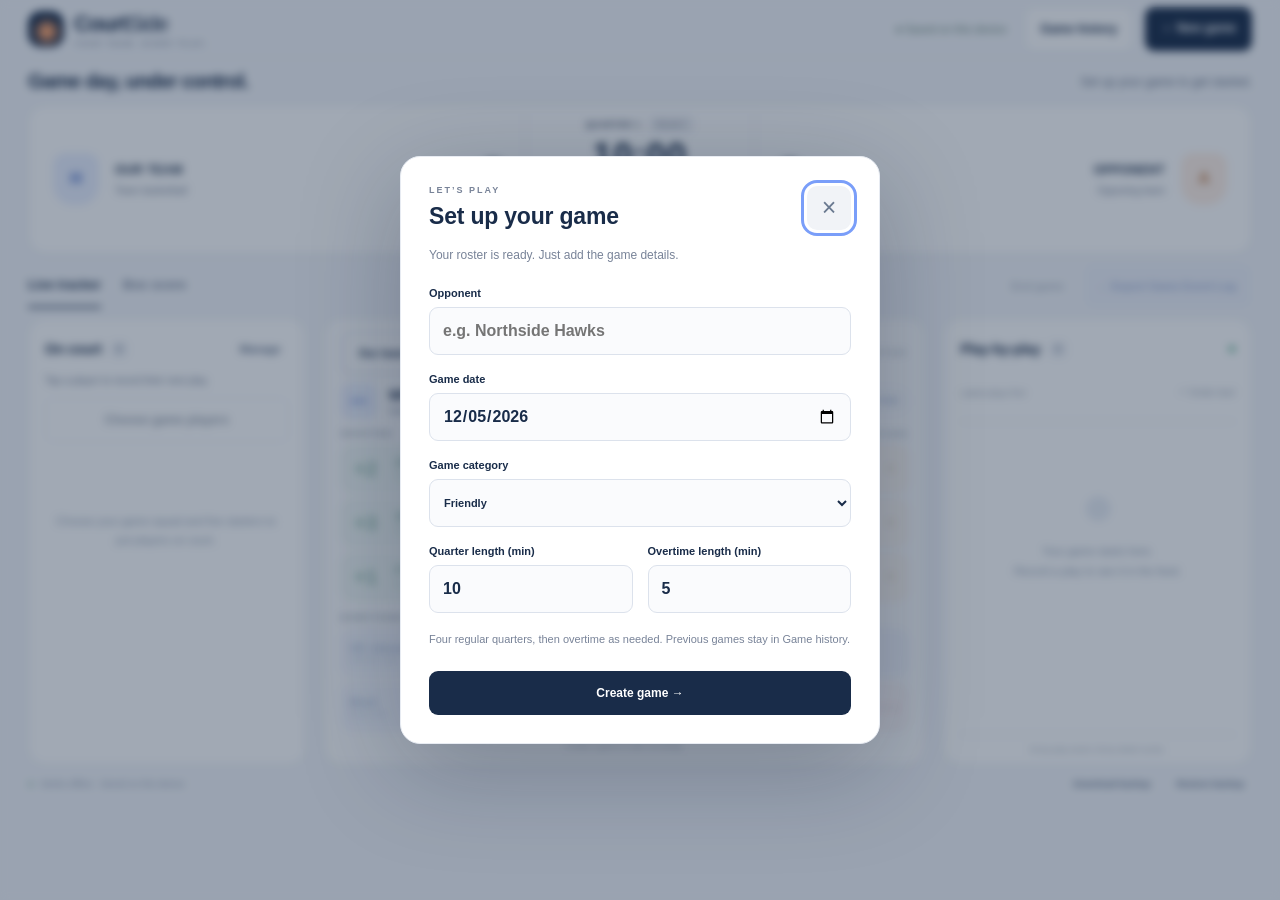
==== Front.html @ 81448a67 "feat: connect scorekeeper navigation and season player views" ====
<!DOCTYPE html>
<html lang="en">
<head>
  <meta charset="UTF-8">
  <meta name="viewport" content="width=device-width, initial-scale=1, viewport-fit=cover">
  <meta name="theme-color" content="#f4f6fa">
  <title>CourtSide · Team Scorekeeper</title>
  <style>:root{--ink:#192c49;--muted:#788398;--line:#e7ebf2;--paper:#fff;--blue:#406be8;--green:#137753;--orange:#ad6a16;--red:#b64c58;--radius:18px;font-family:Inter,-apple-system,BlinkMacSystemFont,"Segoe UI",sans-serif;color:var(--ink);background:#f4f6fa;font-synthesis:none}
*{box-sizing:border-box}body{margin:0}button,input{font:inherit}button{cursor:pointer;touch-action:manipulation;-webkit-tap-highlight-color:transparent}button:disabled{cursor:default;opacity:.43}button:focus-visible,a:focus-visible,input:focus-visible{outline:3px solid #7a9ef9;outline-offset:3px}button{transition:background .15s,transform .1s}button:active:not(:disabled){transform:scale(.975)}[hidden]{display:none!important}a{color:inherit;text-decoration:none}.app-shell{max-width:1600px;margin:0 auto;padding:0 28px}.topbar{height:88px;display:flex;align-items:center;justify-content:space-between;border-bottom:1px solid var(--line);gap:20px}.brand{display:flex;align-items:center;gap:10px;font-size:25px;font-weight:800;letter-spacing:-1px}.brand-ball{background:var(--ink);color:#ffa56d;display:grid;place-items:center;width:43px;height:43px;border-radius:13px;font-size:38px;line-height:1}.brand-light{font-weight:450}.brand small{display:block;font-size:8px;letter-spacing:2px;margin-top:3px;color:var(--muted);font-weight:650}.topbar-right{display:flex;align-items:center;gap:12px}.save-status{font-size:11px;color:#648074;margin-right:6px}.button{border:1px solid transparent;border-radius:9px;padding:11px 15px;min-height:44px;font-weight:650;font-size:12px;display:inline-flex;align-items:center;justify-content:center;gap:6px;white-space:nowrap}.dark{background:var(--ink);color:white}.dark:hover{background:#29466e}.subtle{background:white;border-color:var(--line);color:var(--ink)}.subtle:hover{background:#edf1f7}.page-heading{display:flex;align-items:center;justify-content:space-between;gap:16px;margin:27px 0 20px}.eyebrow{font-size:9px;font-weight:750;letter-spacing:2px;color:var(--muted);margin-bottom:8px}h1{font-size:26px;letter-spacing:-.8px;margin:0;font-weight:700}.game-meta{font-size:12px;color:#657187;text-align:right}.scoreboard{background:#fff;border:1px solid var(--line);border-radius:var(--radius);min-height:208px;display:grid;grid-template-columns:1fr 270px 1fr;align-items:center;padding:21px 30px;box-shadow:0 4px 20px #192c4903}.team{display:flex;align-items:center;gap:16px;min-width:0}.team-badge{width:46px;height:52px;background:#eaf0ff;color:#4b6fc9;border-radius:12px 12px 20px 20px;font-weight:800;display:grid;place-items:center;flex-shrink:0}.team-badge.away{background:#fff0e6;color:#c58453}.team-title{font-size:12px;font-weight:750;letter-spacing:.5px;min-width:0;overflow-wrap:anywhere}.team-title small{display:block;font-size:10px;color:var(--muted);font-weight:400;letter-spacing:0;margin-top:8px}.score{font-size:66px;font-weight:750;letter-spacing:-3px;font-variant-numeric:tabular-nums;margin-left:auto}.away-team .score{margin:0 auto 0 0}.away-team{text-align:right}.clock-panel{text-align:center;border-left:1px solid var(--line);border-right:1px solid var(--line);margin:0 24px;padding:0 10px}.clock-caption{display:flex;align-items:center;justify-content:center;gap:8px;font-size:9px;font-weight:750;letter-spacing:1px}.pill{color:#8992a1;background:#f0f2f6;padding:4px 7px;border-radius:5px;font-size:8px;letter-spacing:.6px}.pill.running{color:var(--green);background:#e4f5ed}.clock-display{font-size:48px;font-weight:750;letter-spacing:1px;line-height:1.25;font-variant-numeric:tabular-nums;margin:6px 0 10px}.clock-actions{display:flex;justify-content:center;gap:6px}.clock-start{background:var(--ink);color:#fff;font-size:11px;padding:9px 12px;min-height:40px}.clock-start.paused-color{background:#eaf6ef;color:var(--green)}.clock-edit{background:#f2f4f8;color:#627086;font-size:11px;padding:9px;min-height:40px}.text-button{border:0;background:none;color:#61718a;font-size:11px;font-weight:600;min-height:44px;padding:8px}.text-button:hover{color:var(--blue)}.clock-panel>.text-button{font-size:10px;min-height:28px;padding:7px 0 0}.workspace-bar{display:flex;align-items:center;justify-content:space-between;gap:10px;margin:21px 0 17px}.tabs{display:flex;gap:22px;align-self:stretch}.tab{border:0;background:none;color:var(--muted);font-size:13px;font-weight:650;padding:10px 0;border-bottom:2px solid transparent;min-height:44px}.tab.active{color:var(--ink);border-color:var(--ink)}.workspace-tools{display:flex;align-items:center;gap:12px}.export{background:#e9eefc;color:#395bb0;font-size:11px}.export:hover{background:#dce5fc}.live-grid{display:grid;grid-template-columns:minmax(190px,.9fr) minmax(380px,1.95fr) minmax(220px,1fr);gap:18px;align-items:stretch}.panel{background:var(--paper);border:1px solid var(--line);border-radius:var(--radius);min-width:0}.panel-heading{display:flex;align-items:center;justify-content:space-between;gap:8px}h2{font-size:14px;letter-spacing:-.2px;margin:0}.count{background:#f1f3f7;color:#8390a4;font-size:10px;border-radius:5px;padding:3px 6px;margin-left:5px;font-weight:600;vertical-align:middle}.panel-hint{font-size:10px;color:var(--muted);line-height:1.6;margin:2px 0 16px}.roster-panel{padding:14px 16px 12px;display:flex;flex-direction:column}.roster-list{max-height:490px;overflow:auto;scrollbar-width:thin;scrollbar-color:#dce2ed transparent;padding-right:2px}.player-card{width:100%;border:1px solid transparent;background:#fff;display:flex;align-items:center;gap:11px;text-align:left;border-radius:11px;margin-bottom:6px;padding:11px 10px;min-height:64px}.player-card:hover{background:#f5f7fb}.player-card.selected{border-color:#bed0fb;background:#eef3ff}.jersey{display:grid;place-items:center;background:#f2f4f8;border:1px solid #e9edf4;color:#738198;border-radius:10px;width:35px;height:37px;font-size:13px;font-weight:750;flex-shrink:0}.selected .jersey{background:#4269d5;color:#fff;border-color:#4269d5}.player-info{flex:1;min-width:0}.player-info strong{font-size:12px;display:block;overflow-wrap:anywhere}.player-info small{font-size:9px;display:block;color:var(--muted);margin-top:5px}.player-points{font-size:14px;font-weight:700;text-align:center}.player-points small{display:block;font-size:8px;letter-spacing:.4px;color:#94a0b1;margin-top:3px}.actions-panel{padding:20px}.action-top{display:flex;align-items:center;justify-content:space-between;gap:8px}.segmented{display:flex;background:#f2f4f8;padding:4px;border-radius:9px}.segmented button{background:none;border:0;color:#8090a6;border-radius:6px;padding:10px 17px;min-height:40px;font-size:11px;font-weight:650}.segmented button.active{background:#fff;box-shadow:0 2px 5px #172b4d0c;color:var(--ink)}.tiny-note{font-size:7px;color:#9aa4b5;font-weight:700;letter-spacing:1px}.selected-player{display:flex;align-items:center;gap:12px;padding:16px 0 18px;min-height:88px}.selected-avatar{height:46px;width:46px;background:#edf2ff;color:#4269d5;border-radius:13px;display:grid;place-items:center;font-size:19px;font-weight:750;flex-shrink:0}.selected-name{font-size:17px;font-weight:700;overflow-wrap:anywhere}.selected-description{font-size:10px;color:var(--muted);margin-top:5px}.selection-tag{margin-left:auto;border:1px solid #e0e9fb;border-radius:20px;color:#6d89c4;font-size:8px;padding:6px 9px;white-space:nowrap}.section-label{font-size:9px;letter-spacing:1.2px;font-weight:750;color:#8290a4;display:flex;align-items:center;justify-content:space-between;margin:0 0 11px;gap:5px}.section-label span{font-size:8px;font-weight:400;letter-spacing:0}.shot-grid{display:grid;grid-template-columns:1fr 1fr;gap:9px}.stat-button{border:1px solid transparent;border-radius:11px;min-height:66px;text-align:left;padding:12px;display:flex;align-items:center;gap:11px;font-size:12px;font-weight:700}.stat-button small{display:block;font-size:9px;font-weight:400;opacity:.75;margin-top:4px}.stat-symbol{font-size:23px;font-weight:750;min-width:30px;letter-spacing:-.5px}.stat-mark{margin-left:auto;opacity:.5;font-size:16px}.made{background:#e9f6ef;border-color:#d4ebdf;color:#247a57}.made:hover{background:#d6eddf}.missed{background:#fff5e6;border-color:#f5e5ca;color:#ad782a}.missed:hover{background:#ffebc8}.neutral{background:#edf3ff;border-color:#e0e9fb;color:#5376b3}.neutral:hover{background:#dce8ff}.danger{background:#fdf0f1;border-color:#f4dfe2;color:#b75d69}.danger:hover{background:#f9e0e5}.other-label{margin-top:19px}.other-grid{display:grid;grid-template-columns:repeat(3,1fr);gap:9px}.other-grid .stat-button{display:block;min-height:61px;padding:11px;font-size:11px}.other-grid .stat-button small{font-size:8px}.foul{grid-column:1/-1;display:flex!important;justify-content:space-between;min-height:47px!important}.recording-hint{font-size:9px;color:#96a0b0;margin:14px 0 0;text-align:center;line-height:1.5}.events-panel{padding:14px 16px 0;display:flex;flex-direction:column}.events-panel .panel-heading{min-height:44px}.live-dot{height:6px;width:6px;border-radius:50%;background:#53ad89}.feed-tools{display:flex;align-items:center;justify-content:space-between;font-size:9px;color:#9aa4b2;border-bottom:1px solid var(--line);padding-bottom:6px}.feed-tools button{font-size:10px;padding-right:0}.event-list{overflow:auto;max-height:461px;min-height:230px;flex:1;scrollbar-width:thin}.event-item{display:flex;gap:9px;padding:15px 0;border-bottom:1px solid #f0f2f6}.event-icon{width:30px;height:30px;display:grid;place-items:center;border-radius:9px;background:#edf3ff;color:#6685bd;flex-shrink:0;font-size:11px;font-weight:700}.event-icon.made{background:#e9f6ef;color:#247a57}.event-icon.missed{background:#fff5e6;color:#ad782a}.event-icon.danger{background:#fdf0f1;color:#b75d69}.event-body{flex:1;min-width:0}.event-body strong{font-size:10px;display:block;overflow-wrap:anywhere}.event-body small{font-size:9px;color:#8592a6;display:block;margin-top:5px;line-height:1.5}.event-time{font-size:9px;color:#9ba5b5;white-space:nowrap;text-align:right;line-height:1.7;font-variant-numeric:tabular-nums}.event-time small{display:block;font-size:8px}.event-item.voided{opacity:.48}.event-item.voided strong{text-decoration:line-through}.feed-footer{font-size:8px;color:#9aa5b5;text-align:center;border-top:1px solid var(--line);padding:14px 0}.empty-state{padding:60px 10px;text-align:center;color:#93a0b4;font-size:11px;line-height:1.8}.empty-icon{display:block;font-size:28px;margin-bottom:10px;color:#b8c7df}.footer{display:flex;justify-content:space-between;align-items:center;gap:10px;font-size:9px;color:#909cb0;padding:12px 0 20px}.footer div{display:flex;gap:10px}.footer .text-button{font-size:9px}.offline-dot{color:#6da78c;margin-right:5px}.box-panel{padding:24px}.table-scroll{overflow:auto;margin:18px 0}.table-scroll table{width:100%;border-collapse:collapse;font-size:12px;white-space:nowrap}.table-scroll th,.table-scroll td{padding:15px 13px;text-align:right;border-bottom:1px solid var(--line)}.table-scroll th{font-size:9px;color:var(--muted);letter-spacing:.5px;background:#f8f9fc}.table-scroll th:first-child,.table-scroll td:first-child{text-align:left;position:sticky;left:0;background:white}.table-scroll tfoot{font-weight:750}.warning{background:#fff0d4;border:1px solid #edcd8e;padding:13px 18px;margin-top:12px;border-radius:10px;font-size:12px;line-height:1.6;color:#785520}.toast{position:fixed;bottom:25px;left:50%;transform:translateX(-50%);z-index:20;background:var(--ink);color:#fff;padding:14px 22px;max-width:90vw;border-radius:12px;box-shadow:0 8px 32px #192c492b;font-size:12px;pointer-events:none}.toast.error{background:#9f414f}dialog{border:1px solid var(--line);border-radius:20px;padding:28px;width:min(480px,calc(100% - 28px));max-height:90dvh;color:var(--ink);box-shadow:0 25px 100px #0b193140}dialog::backdrop{background:#14284466;backdrop-filter:blur(4px)}.dialog-heading{display:flex;align-items:center;justify-content:space-between;gap:15px}.dialog-heading h2{font-size:23px}.close-button{border:0;background:#f1f3f7;color:#6a7990;border-radius:10px;min-width:44px;min-height:44px;font-size:25px}.dialog-description{font-size:12px;line-height:1.7;color:var(--muted);margin:15px 0 22px}label{display:block;font-size:11px;font-weight:650;margin-bottom:18px}input:not([type=file]){width:100%;border:1px solid #dce2ec;border-radius:9px;padding:13px;background:#fafbfd;color:var(--ink);margin-top:8px;min-height:48px;font-size:16px;min-width:0}.form-row{display:grid;grid-template-columns:1fr 1fr;gap:15px}.form-note{font-size:11px;color:var(--muted);line-height:1.6;margin:0 0 22px}.full{width:100%}.player-form-row{grid-template-columns:1fr 90px}.form-actions{display:flex;gap:10px}.manage-list{margin-top:20px}.manage-row{display:flex;align-items:center;gap:12px;border-top:1px solid var(--line);padding:10px 0}.manage-row>span{flex:1;font-size:13px}.manage-row small{display:block;font-size:9px;color:var(--muted);margin-top:4px}.history-card{border:1px solid var(--line);border-radius:12px;padding:16px;margin:12px 0;display:flex;align-items:center;gap:15px}.history-card>div{flex:1;min-width:0;overflow-wrap:anywhere}.history-card strong{font-size:14px}.history-card small{display:block;font-size:10px;color:var(--muted);margin-top:7px;line-height:1.5}.confirm-actions{display:flex;justify-content:flex-end;gap:10px}
@media(min-width:1450px){.live-grid{grid-template-columns:270px 1fr 300px}.stat-button{min-height:76px}.other-grid .stat-button{min-height:67px}.roster-list{max-height:535px}.event-list{max-height:510px}}
@media(max-width:1150px){.app-shell{padding:0 20px}.scoreboard{padding:20px;grid-template-columns:1fr 240px 1fr}.team{gap:10px}.team-badge{width:36px;height:44px}.score{font-size:54px}.team-title{font-size:10px}.team-title small{font-size:9px}.clock-panel{margin:0 18px}.live-grid{gap:12px;grid-template-columns:190px minmax(330px,1fr) 220px}.actions-panel{padding:16px}.tiny-note{display:none}.roster-panel,.events-panel{padding-left:12px;padding-right:12px}.stat-button{gap:7px;padding:10px}.section-label span{font-size:7px}.stat-mark{display:none}.other-grid{gap:7px}.other-grid .stat-button{padding:9px;font-size:10px}.player-card{padding:10px 6px;gap:8px}.save-status{display:none}}
@media(max-width:950px){.live-grid{grid-template-columns:210px minmax(0,1fr)}.events-panel{grid-column:1/-1}.event-list{max-height:280px;min-height:120px}.events-panel .feed-footer{display:none}.roster-list{max-height:530px}.team-badge{display:none}.scoreboard{grid-template-columns:1fr 240px 1fr}.team{flex-wrap:wrap}.home-team .score{margin-left:0;width:100%;text-align:center}.away-team .score{order:2;width:100%;text-align:center}.team-title{width:100%;text-align:center}.team-title small{display:none}.scoreboard{min-height:190px}.section-label span{font-size:8px}.other-grid .stat-button{font-size:11px}}
@media(max-width:600px){.app-shell{padding:0 12px}.topbar{height:76px;gap:8px}.brand{font-size:20px;gap:7px}.brand-ball{width:34px;height:36px;font-size:31px}.brand small{font-size:6px;letter-spacing:1.2px}.topbar-right{gap:5px}.topbar-right .button{font-size:10px;padding:9px}.page-heading{margin:20px 0 16px;align-items:flex-start;flex-direction:column;gap:9px}h1{font-size:22px}.eyebrow{font-size:8px}.game-meta{font-size:10px;text-align:left}.scoreboard{padding:17px 10px;grid-template-columns:1fr 175px 1fr}.clock-panel{margin:0 10px;padding:0 6px}.clock-display{font-size:38px}.clock-caption{font-size:7px;gap:4px}.clock-start{font-size:9px;padding:8px}.clock-edit{font-size:9px;padding:6px}.score{font-size:39px;letter-spacing:-1px}.team-title{font-size:8px}.workspace-bar{align-items:flex-start;gap:7px}.tabs{gap:14px}.tab{font-size:11px}.workspace-tools{gap:3px;flex-direction:column-reverse;align-items:flex-end}.workspace-tools .text-button{min-height:28px;padding:5px}.export{font-size:9px;padding:10px 8px}.live-grid{grid-template-columns:1fr}.roster-panel{padding:10px 12px}.roster-panel .panel-hint{margin-bottom:8px}.roster-list{display:flex;gap:6px;max-height:none;overflow-x:auto;padding-bottom:6px}.player-card{width:125px;min-width:125px;flex-shrink:0;margin:0;gap:7px}.player-points{display:none}.player-info strong{font-size:11px}.jersey{width:30px;height:34px}.actions-panel{padding:16px}.events-panel{grid-column:auto}.footer{flex-direction:column;gap:0;margin-top:12px}.selected-player{padding-top:15px}.selection-tag{font-size:7px}.section-label span{font-size:7px}.box-panel{padding:15px}.dialog-heading h2{font-size:20px}dialog{padding:22px}}
/* Courtside controls stay in reach on a landscape tablet, including smaller iPads. */
@media(min-width:951px) and (max-height:950px) and (orientation:landscape){
 .topbar{height:58px}.brand{font-size:22px}.brand-ball{width:36px;height:36px;font-size:32px}.brand small{font-size:7px}
 .page-heading{margin:12px 0}.page-heading .eyebrow{display:none}h1{font-size:20px}
 .scoreboard{min-height:138px;padding:10px 24px}.clock-panel{margin:0 20px}.clock-display{font-size:35px;line-height:1.1;margin:3px 0 5px}.clock-panel>.text-button{min-height:23px;padding-top:4px}.clock-caption{font-size:8px}.score{font-size:54px}
 .workspace-bar{margin:10px 0}.actions-panel{padding:12px 16px}.segmented{padding:3px}.segmented button{min-height:38px;padding:8px 15px}.selected-player{min-height:54px;padding:7px 0 9px}.selected-avatar{width:36px;height:36px;border-radius:10px;font-size:16px}.selected-name{font-size:15px}.selected-description{font-size:9px;margin-top:3px}.section-label{margin-bottom:7px;font-size:8px}
 .shot-grid{gap:6px}.stat-button{min-height:48px;padding:8px 12px;font-size:12px}.stat-symbol{font-size:21px}.stat-button small{font-size:8px;margin-top:2px}
 .other-label{margin-top:12px}.other-grid{grid-template-columns:repeat(4,1fr);gap:6px}.other-grid .stat-button{min-height:48px;padding:8px;font-size:10px}.other-grid .stat-button small{font-size:7px}.foul{grid-column:span 2;min-height:48px!important}.recording-hint{font-size:8px;margin-top:9px}
 .roster-panel,.events-panel{padding-top:8px}.roster-panel .panel-hint{margin-bottom:9px}.roster-list{max-height:376px}.player-card{min-height:57px;padding:8px;margin-bottom:4px}.event-list{max-height:354px;min-height:120px}.event-item{padding:12px 0}.feed-footer{padding:10px 0}.footer{padding:4px 0 8px}.footer .text-button{min-height:30px}
}
@media(min-width:951px) and (max-height:800px) and (orientation:landscape){.page-heading{display:none}.scoreboard{margin-top:12px}.topbar{height:54px}}
@media(prefers-reduced-motion:reduce){*{transition:none!important}}
.coverage-choice{display:flex;align-items:flex-start;gap:10px;line-height:1.6}.coverage-choice input[type=checkbox]{width:20px;min-height:20px;flex:0 0 20px;margin:2px 0 0;accent-color:var(--blue)}
/* Keep the five active players visible; the full game squad lives in a dialog. */
#lineup-button{margin-bottom:10px}.roster-list{max-height:none;overflow:visible}#lineup-dialog{width:min(720px,calc(100% - 28px))}.squad-row{display:flex;align-items:center;gap:12px;padding:9px 0;border-bottom:1px solid var(--line)}.squad-name{flex:1;font-size:13px;overflow-wrap:anywhere}.squad-name small{display:block;font-size:10px;color:var(--muted);margin-top:4px}.squad-row label{margin:0;font-size:11px;display:flex;align-items:center;gap:6px;min-height:44px}.squad-row input[type=checkbox]{width:21px;min-height:21px;margin:0;accent-color:var(--blue)}#guest-form{border-top:1px solid var(--line);margin-top:20px;padding-top:12px}#guest-form h3{font-size:15px}.lineup-actions{position:sticky;bottom:-28px;background:white;padding:16px 0;display:flex;justify-content:flex-end;gap:10px;border-top:1px solid var(--line);margin-top:18px}select{width:100%;margin-top:8px;min-height:48px;border:1px solid #dce2ec;border-radius:9px;background:#fafbfd;padding:10px;color:var(--ink);font:inherit}#confirm-text{white-space:pre-line;max-height:50vh;overflow:auto}#roster-dialog{width:min(610px,calc(100% - 28px))}#player-form{margin-top:18px}
@media(max-width:600px){.roster-list{display:grid;grid-template-columns:repeat(2,minmax(0,1fr));overflow:visible}.player-card{width:100%;min-width:0}.squad-row{gap:7px}.squad-row label{font-size:10px}.squad-name{font-size:12px}.lineup-actions{bottom:-22px}#box-view .panel-heading{align-items:flex-start;flex-direction:column}.form-actions{flex-wrap:wrap}}

.hosted-nav{display:flex;align-items:center;flex-wrap:wrap;gap:12px 24px;padding:12px 0;border-bottom:1px solid var(--line);font-size:12px}.hosted-nav[hidden]{display:none}.hosted-nav a{color:var(--ink);text-decoration:none;min-height:32px;display:inline-flex;align-items:center}.hosted-nav a:hover{text-decoration:underline}.hosted-nav [aria-current]{color:var(--muted)}
</style>
</head>
<body>
  <div class="app-shell">
    <header class="topbar">
      <a class="brand" href="#" aria-label="CourtSide home"><span class="brand-ball" aria-hidden="true">◉</span><span>Court<span class="brand-light">Side</span><small>YOUR TEAM. EVERY PLAY.</small></span></a>
      <div class="topbar-right"><span id="save-status" class="save-status">● Saved on this device</span><button id="history-button" class="button subtle">Game history</button><button id="new-game-button" class="button dark">＋ New game</button></div>
    </header>
    <nav id="hosted-nav" class="hosted-nav" aria-label="Website navigation" hidden><a id="statistics-link" href="index.html">← Back to statistics</a><span aria-current="page">Scorekeeper</span><a id="staff-admin-link" href="admin.html">Admin</a></nav>
    <div id="storage-warning" class="warning" role="alert" hidden></div>
    <main>
      <div class="page-heading"><div><div class="eyebrow">TEAM WORKSPACE</div><h1>Game day, under control.</h1></div><div id="game-meta" class="game-meta">Set up your game to get started.</div></div>
      <section class="scoreboard" aria-label="Scoreboard and game clock">
        <div class="team home-team"><span class="team-badge">H</span><div class="team-title">OUR TEAM<small>Team basketball</small></div><strong id="home-score" class="score">0</strong></div>
        <div class="clock-panel"><div class="clock-caption"><span id="period-label">QUARTER 1</span><span id="clock-status" class="pill">READY</span></div><div id="clock-display" class="clock-display" role="timer" aria-label="Remaining game time">10:00</div><div class="clock-actions"><button id="clock-button" class="button clock-start">▶ Start game</button><button id="adjust-button" class="button clock-edit" aria-label="Adjust game clock">Adjust</button></div><button id="period-button" class="text-button">Next quarter →</button></div>
        <div class="team away-team"><strong id="away-score" class="score">0</strong><div class="team-title"><span id="opponent-name">OPPONENT</span><small>Opposing team</small></div><span class="team-badge away">A</span></div>
      </section>
      <div class="workspace-bar"><div class="tabs" role="tablist" aria-label="Game views"><button id="live-tab" class="tab active" role="tab" aria-selected="true" aria-controls="live-view">Live tracker</button><button id="box-tab" class="tab" role="tab" aria-selected="false" aria-controls="box-view">Box score</button></div><div class="workspace-tools"><button id="upload-button" class="button subtle" hidden>Upload finished game</button><button id="finish-button" class="text-button">End game</button><button id="export-button" class="button export">↓ <span>Export Game Event Log</span></button></div></div>
      <section id="live-view" class="live-grid" role="tabpanel" aria-labelledby="live-tab">
        <aside class="panel roster-panel"><div class="panel-heading"><h2>On court <span id="roster-count" class="count">0</span></h2><button id="roster-button" class="text-button">Manage</button></div><p class="panel-hint">Tap a player to record their next play.</p><button id="lineup-button" class="button subtle full">Choose game players</button><div id="roster-list" class="roster-list"></div></aside>
        <section class="panel actions-panel" aria-label="Record basketball stats"><div class="action-top"><div class="segmented" aria-label="Team to record"><button id="home-side" class="active" aria-pressed="true">Our team</button><button id="away-side" aria-pressed="false">Opponent</button></div><span class="tiny-note">ONE TAP. ONE PLAY.</span></div><div id="selected-player" class="selected-player"></div><div class="section-label">SHOOTING <span>Made or missed. Every attempt counts.</span></div><div class="shot-grid">
          <button class="stat-button made" data-stat="2PT_MADE"><span class="stat-symbol">+2</span><span>2PT made<small>Two-point shot</small></span><span class="stat-mark">✓</span></button>
          <button class="stat-button missed" data-stat="2PT_MISSED"><span class="stat-symbol">2</span><span>2PT missed<small>Two-point attempt</small></span><span class="stat-mark">×</span></button>
          <button class="stat-button made" data-stat="3PT_MADE"><span class="stat-symbol">+3</span><span>3PT made<small>Three-point shot</small></span><span class="stat-mark">✓</span></button>
          <button class="stat-button missed" data-stat="3PT_MISSED"><span class="stat-symbol">3</span><span>3PT missed<small>Three-point attempt</small></span><span class="stat-mark">×</span></button>
          <button class="stat-button made" data-stat="FT_MADE"><span class="stat-symbol">+1</span><span>FT made<small>Free throw</small></span><span class="stat-mark">✓</span></button>
          <button class="stat-button missed" data-stat="FT_MISSED"><span class="stat-symbol">1</span><span>FT missed<small>Free-throw attempt</small></span><span class="stat-mark">×</span></button>
        </div><div class="section-label other-label">EVERYTHING ELSE</div><div class="other-grid"><button class="stat-button neutral" data-stat="OFF_REBOUND">Off. rebound<small>Offensive board</small></button><button class="stat-button neutral" data-stat="DEF_REBOUND">Def. rebound<small>Defensive board</small></button><button class="stat-button neutral" data-stat="ASSIST">Assist<small>Create a basket</small></button><button class="stat-button neutral" data-stat="STEAL">Steal<small>Win possession</small></button><button class="stat-button neutral" data-stat="BLOCK">Block<small>Deny a shot</small></button><button class="stat-button danger" data-stat="TURNOVER">Turnover<small>Lost possession</small></button><button class="stat-button danger foul" data-stat="FOUL">Personal foul<small>Record a foul</small></button></div><p id="recording-hint" class="recording-hint">Start the game, select a player, and tap a stat.</p></section>
        <aside class="panel events-panel"><div class="panel-heading"><h2>Play-by-play <span id="event-count" class="count">0</span></h2><span class="live-dot" aria-hidden="true"></span></div><div class="feed-tools"><span>Latest plays first</span><button id="undo-button" class="text-button">↶ Undo last</button></div><div id="event-list" class="event-list" aria-label="Game events"></div><div class="feed-footer">Every play saved. Every detail counts.</div></aside>
      </section>
      <section id="box-view" class="panel box-panel" role="tabpanel" aria-labelledby="box-tab" hidden><div class="panel-heading"><div><h2>Team box score</h2><p class="panel-hint">Calculated from active events. Voided plays are excluded.</p></div><button id="participation-export-button" class="button export">Export participation CSV</button></div><div id="box-table" class="table-scroll"></div><p id="participation-note" class="panel-hint"></p><p class="panel-hint">Participation includes the designated bench and minutes. Import it separately from the event log. All guests export under Guest Player.</p></section>
      <footer class="footer"><span><span class="offline-dot">●</span> Works offline · Stored on this device</span><div><button id="recovery-button" class="text-button" hidden>Download original recovery data</button><button id="backup-button" class="text-button">Download backup</button><button id="restore-button" class="text-button">Restore backup</button></div></footer>
    </main>
  </div>
  <div id="toast" class="toast" role="status" aria-live="polite" hidden></div>
  <dialog id="setup-dialog"><form id="setup-form"><div class="dialog-heading"><div><div class="eyebrow">LET’S PLAY</div><h2>Set up your game</h2></div><button type="button" class="close-button" data-close aria-label="Close">×</button></div><p class="dialog-description">Your roster is ready. Just add the game details.</p><label>Opponent<input id="setup-opponent" name="opponent" required maxlength="100" placeholder="e.g. Northside Hawks" autocomplete="off"></label><label>Game date<input id="setup-date" type="date" required></label><label>Game category<select id="setup-category" required><option value="friendly">Friendly</option><option value="official">Official</option></select></label><div class="form-row"><label>Quarter length (min)<input id="setup-minutes" type="number" min="1" max="99" step="1" value="10" required></label><label>Overtime length (min)<input id="setup-ot" type="number" min="1" max="99" step="1" value="5" required></label></div><p class="form-note">Four regular quarters, then overtime as needed. Previous games stay in Game history.</p><button class="button dark full" type="submit">Create game →</button></form></dialog>
  <dialog id="clock-dialog"><form id="clock-form"><div class="dialog-heading"><h2>Adjust game clock</h2><button type="button" class="close-button" data-close aria-label="Close">×</button></div><p class="dialog-description">Match the official scoreboard. Earlier events keep their recorded times.</p><label>Time remaining (MM:SS)<input id="clock-input" type="text" inputmode="decimal" pattern="[0-9]{1,2}:[0-5][0-9]" placeholder="06:31" required></label><button class="button dark full" type="submit">Set time</button></form></dialog>
  <dialog id="roster-dialog"><div class="dialog-heading"><div><div class="eyebrow">OUR TEAM</div><h2>Manage roster</h2></div><button class="close-button" data-close aria-label="Close">×</button></div><p class="dialog-description">Player IDs stay the same when names or jersey numbers change. Existing event records stay unchanged.</p><div class="form-actions"><button id="roster-import-button" class="button subtle">Import roster CSV</button><button id="server-roster-button" class="button subtle" hidden>Download shared roster</button><button id="roster-export-button" class="button subtle">Export roster CSV</button></div><p class="form-note">CSV: player_id, player_name, jersey_number, enrollment_year, status_override. Export includes permanent IDs for database import.</p><form id="player-form"><input id="editing-player" type="hidden"><div class="form-row player-form-row"><label>Player name<input id="player-name" required maxlength="100" placeholder="Name"></label><label>Jersey #<input id="player-number" type="number" min="0" max="99" step="1" required placeholder="7"></label></div><div class="form-row"><label>Enrollment year<input id="player-year" type="number" min="1900" max="9995" step="1" placeholder="Unknown"></label><label>Status override<select id="player-status"><option value="">Automatic</option><option value="Astudent">Astudent</option><option value="graduated">graduated</option></select></label></div><p class="form-note">Automatic graduation: September 1, four years after enrollment. All statuses can play. Changes apply to future games.</p><div class="form-actions"><button id="save-player" class="button dark" type="submit">Add player</button><button id="cancel-edit" class="button subtle" type="button" hidden>Cancel edit</button></div></form><div id="manage-list" class="manage-list"></div></dialog>
  <dialog id="history-dialog"><div class="dialog-heading"><div><div class="eyebrow">THE SEASON SO FAR</div><h2>Game history</h2></div><button class="close-button" data-close aria-label="Close">×</button></div><p class="dialog-description">Open a game to review its plays, export data, or continue recording.</p><div id="history-list" class="history-list"></div></dialog>
  <dialog id="confirm-dialog"><div class="dialog-heading"><h2 id="confirm-title">Confirm</h2><button class="close-button" data-close aria-label="Close">×</button></div><p id="confirm-text" class="dialog-description"></p><div class="confirm-actions"><button class="button subtle" data-close>Cancel</button><button id="confirm-yes" class="button dark">Continue</button></div></dialog>
  <dialog id="lineup-dialog"><div class="dialog-heading"><h2 id="lineup-title">Choose squad and starters</h2><button class="close-button" data-close aria-label="Cancel player selection">×</button></div><p id="lineup-description" class="dialog-description"></p><p id="lineup-count" class="form-note" aria-live="polite"></p><div id="squad-list"></div><form id="guest-form"><h3>Add a guest for this game</h3><p class="panel-hint">Individual guests stay on this device. Their database stats combine as Guest Player.</p><div class="form-row player-form-row"><label>Guest name<input id="guest-name" required maxlength="100"></label><label>Jersey #<input id="guest-number" type="number" min="0" max="99" step="1" required></label></div><button id="add-guest" class="button subtle" type="submit">Add guest</button></form><div class="lineup-actions"><button class="button subtle" data-close>Cancel</button><button id="lineup-confirm" class="button dark">Confirm five</button></div></dialog>
  <input id="roster-file" type="file" accept=".csv,text/csv" hidden>
  <input id="restore-file" type="file" accept=".json,application/json" hidden>
  <dialog id="upload-dialog"><form id="upload-form"><h2>Upload finished game</h2><p id="upload-status" class="dialog-description" role="status"></p><label class="coverage-choice"><input id="upload-complete" type="checkbox"> Full statistics recorded for both teams (including misses, rebounds and turnovers)</label><p class="form-note">Enables estimated pace and efficiency. Leave unchecked if recording was incomplete.</p><label>Scorekeeper PIN<input id="upload-pin" type="password" inputmode="numeric" autocomplete="off" maxlength="64" required></label><div class="actions"><button id="upload-submit" type="submit" class="button dark">Upload game</button><button type="button" class="button subtle" data-close>Close</button></div></form></dialog>
  <script>(function(root){
  'use strict';
  const GUEST='P_GUEST';
  const ROSTER_COLUMNS=['player_id','player_name','jersey_number','enrollment_year','status_override'];
  const PART_COLUMNS=['game_id','game_date','opponent','revision','coverage','player_id','player_name','jersey_number','designated_count','starter_count','played_count','played_ms'];
  const fail=message=>{throw Error(message);};
  function newId(){if(typeof root.crypto.randomUUID==='function')return root.crypto.randomUUID();const bytes=root.crypto.getRandomValues(new Uint8Array(16));bytes[6]=(bytes[6]&15)|64;bytes[8]=(bytes[8]&63)|128;const hex=Array.from(bytes,b=>b.toString(16).padStart(2,'0')).join('');return `${hex.slice(0,8)}-${hex.slice(8,12)}-${hex.slice(12,16)}-${hex.slice(16,20)}-${hex.slice(20)}`;}
  function status(p,date=new Date()){
    if(p.statusOverride)return p.statusOverride;
    if(p.enrollmentYear==null)return 'Unknown';
    return date>=new Date(p.enrollmentYear+4,8,1)?'graduated':'Astudent';
  }
  function validatePlayer(p){
    if(!p||typeof p.id!=='string'||!p.id||p.id.length>128||p.id===GUEST||typeof p.name!=='string'||!p.name.trim()||p.name.length>100||!Number.isInteger(p.number)||p.number<0||p.number>99)fail('Invalid roster identity, name, or jersey number.');
    if(p.enrollmentYear!=null&&(!Number.isInteger(p.enrollmentYear)||p.enrollmentYear<1900||p.enrollmentYear>9995))fail('Enrollment year must be a whole year from 1900 to 9995.');
    if(p.statusOverride!=null&&!['Astudent','graduated'].includes(p.statusOverride))fail('Status override must be Astudent, graduated, or automatic.');
    if(p.guest!==undefined&&typeof p.guest!=='boolean')fail('Invalid guest category.');
  }
  function encode(columns,rows){const escape=v=>/[",\r\n]/.test(String(v??''))?'"'+String(v??'').replaceAll('"','""')+'"':String(v??'');return '\uFEFF'+columns.join(',')+'\r\n'+rows.map(r=>columns.map(k=>escape(r[k])).join(',')+'\r\n').join('');}
  function parseCSV(text){
    text=text.replace(/^\uFEFF/,'');const rows=[];let row=[],value='',quoted=false,closed=false;
    for(let i=0;i<text.length;i++){
      const c=text[i];
      if(quoted){if(c==='"'){if(text[i+1]==='"'){value+='"';i++;}else{quoted=false;closed=true;}}else value+=c;continue;}
      if(c==='"'){if(value||closed)fail('Invalid CSV quoting.');quoted=true;continue;}
      if(c===','||c==='\n'||c==='\r'){row.push(value);value='';closed=false;if(c!==','){if(c==='\r'&&text[i+1]==='\n')i++;rows.push(row);row=[];}continue;}
      if(closed)fail('Unexpected characters after CSV quote.');value+=c;
    }
    if(quoted)fail('Unclosed CSV quote.');if(value||closed||row.length){row.push(value);rows.push(row);}return rows;
  }
  function rosterCSV(roster){return encode(ROSTER_COLUMNS,roster.filter(p=>!p.guest).map(p=>({player_id:p.id,player_name:p.name,jersey_number:p.number,enrollment_year:p.enrollmentYear,status_override:p.statusOverride})));}
  function parseRoster(text,existing=[]){
    const rows=parseCSV(text);if(!rows.length||rows[0].join(',')!==ROSTER_COLUMNS.join(','))fail('Roster CSV headers must be '+ROSTER_COLUMNS.join(',')+'.');
    const ids=new Set(),incoming=[];
    for(const [index,row] of rows.slice(1).entries()){
      if(row.length!==5)fail('Invalid roster row '+(index+2)+'.');
      const [rawId,name,number,year,override]=row.map(v=>v.trim());
      if(rawId&&!/^P[A-Za-z0-9_-]{1,127}$/.test(rawId))fail('Player IDs must start with P and contain only letters, digits, underscores, or hyphens.');
      if(!/^\d{1,2}$/.test(number)||year&&!/^\d{4}$/.test(year))fail('Invalid number or enrollment year on roster row '+(index+2)+'.');
      const p={id:rawId||'P_'+newId(),name,number:Number(number),enrollmentYear:year?Number(year):null,statusOverride:override||null};validatePlayer(p);
      if(ids.has(p.id))fail('Duplicate player ID: '+p.id);ids.add(p.id);incoming.push(p);
    }
    if(!incoming.length)fail('Roster CSV contains no players.');
    const merged=new Map(existing.map(p=>[p.id,{...p}]));for(const p of incoming)merged.set(p.id,p);return [...merged.values()];
  }
  function checkFive(game,ids,squad=game.squad){if(!Array.isArray(ids)||ids.length!==5||new Set(ids).size!==5||ids.some(id=>!squad.includes(id)))fail('Choose exactly five different players from the designated squad.');}
  function revision(game,now=Date.now()){game.revision=Math.max((game.revision||0)+1,Math.floor(now),1);}
  function configure(game,squadIds,starterIds){
    if(game.running||game.finished||game.squad&&game.started)fail('Squad selection is only available before play starts.');
    if(!Array.isArray(squadIds)||squadIds.length<5||squadIds.length>15||new Set(squadIds).size!==squadIds.length||squadIds.some(id=>!game.roster.some(p=>p.id===id)))fail('Choose between 5 and 15 different designated players.');
    checkFive(game,starterIds,squadIds);game.squad=[...squadIds];game.lineup=[...starterIds];game.starters=game.started?[]:[...starterIds];game.coverage=game.started?'partial':'complete';
    game.participation=Object.fromEntries(squadIds.map(id=>[id,{playedMs:0,played:false}]));game.timingAnchor=null;revision(game);
  }
  function settle(game,now=Date.now()){
    if(!game.squad||!game.running||game.timingAnchor==null)return;
    const end=Math.min(now,game.deadline),elapsed=Math.max(0,end-game.timingAnchor);
    if(elapsed){for(const id of game.lineup){game.participation[id].playedMs+=elapsed;game.participation[id].played=true;}game.timingAnchor=end;revision(game,now);}
  }
  function start(game,now){if(!game.squad)return;checkFive(game,game.lineup);game.timingAnchor=now;for(const id of game.lineup)game.participation[id].played=true;revision(game,now);}
  function substitute(game,ids,now=Date.now()){
    if(game.running||game.finished)fail('Pause the game before substituting.');checkFive(game,ids);game.lineup=[...ids];revision(game,now);
  }
  function minutes(game,id,now=Date.now()){
    if(!game.participation?.[id])return 0;let ms=game.participation[id].playedMs;
    if(game.running&&game.lineup.includes(id)&&game.timingAnchor!=null)ms+=Math.max(0,Math.min(now,game.deadline)-game.timingAnchor);return ms/60000;
  }
  function exportEvent(game,event){return game.roster.find(p=>p.id===event.player_id)?.guest?{...event,player_id:GUEST,player_name:'Guest Player',jersey_number:0}:event;}
  function participationCSV(game,now=Date.now()){
    if(!game.squad)fail('Participation is unavailable for this legacy game.');settle(game,now);revision(game,now);
    const rows=new Map();for(const id of game.squad){const p=game.roster.find(p=>p.id===id),key=p.guest?GUEST:id,part=game.participation[id];
      if(!rows.has(key))rows.set(key,{game_id:game.id,game_date:game.date,opponent:game.opponent,revision:game.revision,coverage:game.coverage,player_id:key,player_name:p.guest?'Guest Player':p.name,jersey_number:p.guest?0:p.number,designated_count:0,starter_count:0,played_count:0,played_ms:0});
      const row=rows.get(key);row.designated_count++;row.starter_count+=Number(game.starters.includes(id));row.played_count+=Number(part.played);row.played_ms+=part.playedMs;
    }return encode(PART_COLUMNS,[...rows.values()]);
  }
  function validateGame(game){
    if(game.squad===undefined)return;
    if(!Array.isArray(game.squad)||game.squad.length<5||game.squad.length>15||new Set(game.squad).size!==game.squad.length||game.squad.some(id=>!game.roster.some(p=>p.id===id)))fail('Invalid saved game squad.');
    checkFive(game,game.lineup);if(!['complete','partial'].includes(game.coverage)||!Array.isArray(game.starters)||(game.coverage==='complete'?game.starters.length!==5:game.starters.length!==0)||new Set(game.starters).size!==game.starters.length||game.starters.some(id=>!game.squad.includes(id)))fail('Invalid saved starters or participation coverage.');
    if(!Number.isSafeInteger(game.revision)||game.revision<1||!game.participation||Object.keys(game.participation).length!==game.squad.length)fail('Invalid saved participation.');
    for(const id of game.squad){const p=game.participation[id];if(!p||!Number.isSafeInteger(p.playedMs)||p.playedMs<0||typeof p.played!=='boolean'||p.playedMs>0&&!p.played)fail('Invalid saved player minutes.');}
    if(game.running&&(!Number.isSafeInteger(game.timingAnchor)||game.timingAnchor>game.deadline||game.timingAnchor<game.deadline-game.remainingMs))fail('Invalid saved timing anchor.');
  }
  const api={GUEST,ROSTER_COLUMNS,PART_COLUMNS,status,validatePlayer,rosterCSV,parseRoster,configure,settle,start,substitute,minutes,exportEvent,participationCSV,validateGame};
  if(typeof module!=='undefined'&&module.exports)module.exports=api;else root.TeamEngine=api;
})(globalThis);

(function (root) {
  'use strict';
  const T=typeof module!=='undefined'&&module.exports?require('./team.js'):root.TeamEngine;
  const TYPES = Object.freeze({
    '2PT_MADE': 2, '2PT_MISSED': 0, '3PT_MADE': 3, '3PT_MISSED': 0,
    FT_MADE: 1, FT_MISSED: 0, OFF_REBOUND: 0, DEF_REBOUND: 0,
    ASSIST: 0, STEAL: 0, BLOCK: 0, TURNOVER: 0, FOUL: 0
  });
  const COLUMNS = ['game_id','event_id','game_date','opponent','player_id','player_name','jersey_number','quarter','game_clock','event_type','points_value','recorded_at','team_side','is_voided'];
  function uuid() {
    if(typeof globalThis.crypto.randomUUID==='function')return globalThis.crypto.randomUUID();
    const bytes=globalThis.crypto.getRandomValues(new Uint8Array(16));
    bytes[6]=(bytes[6]&15)|64;bytes[8]=(bytes[8]&63)|128;
    const hex=Array.from(bytes,b=>b.toString(16).padStart(2,'0')).join('');
    return `${hex.slice(0,8)}-${hex.slice(8,12)}-${hex.slice(12,16)}-${hex.slice(16,20)}-${hex.slice(20)}`;
  }
  function createGame(config, roster) {
    const {date, opponent, minutes, overtimeMinutes} = config;
    const category=config.category??null;
    if(category!==null&&!['official','friendly'].includes(category))throw Error('Choose an official or friendly game category.');
    if (!/^\d{4}-\d{2}-\d{2}$/.test(date) || !Number.isFinite(Date.parse(date)) || new Date(date).toISOString().slice(0,10) !== date) throw Error('Choose a valid game date.');
    if (typeof opponent !== 'string' || !opponent.trim()) throw Error('Enter an opponent name.');
    if (![minutes,overtimeMinutes].every(n => Number.isInteger(n) && n >= 1 && n <= 99)) throw Error('Period lengths must be whole minutes from 1 to 99.');
    return {id: `G${date.replaceAll('-','')}_${uuid()}`, date, opponent: opponent.trim(), minutes, overtimeMinutes, category,
      quarter:'1', period:1, started:false, finished:false, running:false, remainingMs:minutes*60000, deadline:null,
      roster:roster.map(p=>({...p})), gameEvents:[]};
  }
  function remaining(game, now=Date.now()) { return Math.max(0,game.running ? game.deadline-now : game.remainingMs); }
  function clock(game, now=Date.now()) {
    const seconds=Math.ceil(remaining(game,now)/1000);
    return `${String(Math.floor(seconds/60)).padStart(2,'0')}:${String(seconds%60).padStart(2,'0')}`;
  }
  function start(game, now=Date.now()) {
    if (game.finished) throw Error('Reopen the game before starting the clock.');
    if (game.running) return;
    if (game.remainingMs <= 0) throw Error('Advance the period or adjust the clock first.');
    T.start(game,now);game.started=true; game.running=true; game.deadline=now+game.remainingMs;
  }
  function pause(game, now=Date.now()) {T.settle(game,now);game.remainingMs=remaining(game,now); game.running=false; game.deadline=null;if(game.squad)game.timingAnchor=null;}
  function setClock(game, value) {
    if(game.running) throw Error('Pause the clock before adjusting it.');
    if(!/^\d{1,2}:[0-5]\d$/.test(value)) throw Error('Enter a time such as 06:31 (00:00–99:59).');
    const [m,s]=value.split(':').map(Number); game.remainingMs=(m*60+s)*1000;
  }
  function nextPeriod(game) {
    if(game.running) throw Error('Pause the clock before changing periods.');
    if(game.finished) throw Error('Reopen the game before changing periods.');
    game.period++; game.quarter=game.period<=4 ? String(game.period) : `OT${game.period-4}`;
    game.remainingMs=(game.period<=4?game.minutes:game.overtimeMinutes)*60000; game.deadline=null;
  }
  function recordEvent(game,type,player,side='HOME',now=Date.now()) {
    if(!game.started || game.finished) throw Error('Start or reopen the game before recording stats.');
    if(!Object.hasOwn(TYPES,type) || !['HOME','AWAY'].includes(side)) throw Error('Invalid stat action.');
    if(side==='HOME' && (!player || !game.roster.some(p=>p.id===player.id))) throw Error('Select a player first.');
    if(side==='HOME'&&game.lineup&&!game.lineup.includes(player.id))throw Error('Select a player currently on court.');
    const p=side==='HOME'?game.roster.find(p=>p.id===player.id):null;
    const event={game_id:game.id, event_id:(game.gameEvents.at(-1)?.event_id||0)+1,
      game_date:game.date, opponent:game.opponent, player_id:p?.id??'', player_name:p?.name??'', jersey_number:p?.number??'',
      quarter:game.quarter, game_clock:clock(game,now), event_type:type, points_value:TYPES[type], recorded_at:new Date(now).toISOString(),
      team_side:side, is_voided:false};
    game.gameEvents.push(event);
    if(p&&game.participation?.[p.id])game.participation[p.id].played=true;
    return event;
  }
  function undo(game) {const e=game.gameEvents.findLast(e=>!e.is_voided); if(e)e.is_voided=true; return e||null;}
  function stats(game,side,playerId) {
    const s={points:0,fgm:0,fga:0,twoMade:0,twoAttempts:0,threeMade:0,threeAttempts:0,ftm:0,fta:0,offensive:0,defensive:0,rebounds:0,assists:0,steals:0,blocks:0,turnovers:0,fouls:0};
    const mapping={OFF_REBOUND:'offensive',DEF_REBOUND:'defensive',ASSIST:'assists',STEAL:'steals',BLOCK:'blocks',TURNOVER:'turnovers',FOUL:'fouls'};
    for(const e of game.gameEvents) {
      if(e.is_voided||e.team_side!==side||(playerId!==undefined&&e.player_id!==playerId))continue;
      s.points+=e.points_value;
      if(e.event_type.startsWith('2PT_')){s.twoAttempts++;s.fga++;if(e.event_type==='2PT_MADE'){s.twoMade++;s.fgm++;}}
      else if(e.event_type.startsWith('3PT_')){s.threeAttempts++;s.fga++;if(e.event_type==='3PT_MADE'){s.threeMade++;s.fgm++;}}
      else if(e.event_type.startsWith('FT_')){s.fta++;if(e.event_type==='FT_MADE')s.ftm++;}
      else if(mapping[e.event_type])s[mapping[e.event_type]]++;
    }
    s.rebounds=s.offensive+s.defensive; return s;
  }
  function csv(game) {
    const escape=v=> /[",\r\n]/.test(String(v)) ? '"'+String(v).replaceAll('"','""')+'"' : String(v);
    return '\uFEFF'+COLUMNS.join(',')+'\r\n'+game.gameEvents.map(original=>{const e=T.exportEvent(game,original);return COLUMNS.map(c=>escape(e[c])).join(',')+'\r\n';}).join('');
  }
  function validateState(state) {
    const check=(ok)=>{if(!ok)throw Error('This is not a valid CourtSide backup. Your current data has not been replaced.');};
    const str=x=>typeof x==='string'&&x.length>0;
    const roster=rs=>{
      check(Array.isArray(rs)); const ids=new Set();
      for(const p of rs){check(p&&str(p.id)&&str(p.name)&&Number.isInteger(p.number)&&p.number>=0&&p.number<=99&&!ids.has(p.id));T.validatePlayer(p);ids.add(p.id);}
    };
    check(state&&state.version===2&&Array.isArray(state.games)); roster(state.roster);
    const ids=new Set();
    for(const g of state.games){
      check(g&&str(g.id)&&!ids.has(g.id)); ids.add(g.id); roster(g.roster);
      T.validateGame(g);
      check(typeof g.date==='string'&&/^\d{4}-\d{2}-\d{2}$/.test(g.date)&&Number.isFinite(Date.parse(g.date))&&new Date(g.date).toISOString().slice(0,10)===g.date&&str(g.opponent));
      check(g.category==null||['official','friendly'].includes(g.category));
      check([g.minutes,g.overtimeMinutes].every(n=>Number.isInteger(n)&&n>=1&&n<=99));
      check(Number.isInteger(g.period)&&g.period>=1&&g.quarter===(g.period<=4?String(g.period):`OT${g.period-4}`));
      check(['started','finished','running'].every(k=>typeof g[k]==='boolean')&&!(g.finished&&g.running)&&(!g.running||g.started));
      check(Number.isFinite(g.remainingMs)&&g.remainingMs>=0&&g.remainingMs<=5999000&&(g.running?Number.isFinite(g.deadline):g.deadline===null));
      check(Array.isArray(g.gameEvents)); let previous=0;
      for(const e of g.gameEvents){
        check(e&&COLUMNS.every(c=>Object.hasOwn(e,c))&&Number.isInteger(e.event_id)&&e.event_id>previous);previous=e.event_id;
        check(e.game_id===g.id&&e.game_date===g.date&&e.opponent===g.opponent&&Object.hasOwn(TYPES,e.event_type)&&e.points_value===TYPES[e.event_type]&&typeof e.is_voided==='boolean');
        check(['HOME','AWAY'].includes(e.team_side)&&typeof e.quarter==='string'&&/^(?:[1-4]|OT[1-9]\d*)$/.test(e.quarter)&&typeof e.game_clock==='string'&&/^\d{2}:[0-5]\d$/.test(e.game_clock));
        check(typeof e.recorded_at==='string'&&Number.isFinite(Date.parse(e.recorded_at)));
        if(e.team_side==='HOME')check(g.roster.some(p=>p.id===e.player_id)&&str(e.player_name)&&Number.isInteger(e.jersey_number)&&e.jersey_number>=0&&e.jersey_number<=99);
        else check(e.player_id===''&&e.player_name===''&&e.jersey_number==='');
      }
    }
    check(state.currentGameId===null||ids.has(state.currentGameId)); return true;
  }
  function backup(state,now=Date.now()) {
    const snapshot=JSON.parse(JSON.stringify(state));
    for(const game of snapshot.games)if(game.running)pause(game,now);
    return snapshot;
  }
  const api={TYPES,COLUMNS,uuid,createGame,remaining,clock,start,pause,setClock,nextPeriod,recordEvent,undo,stats,csv,validateState,backup};
  if(typeof module!=='undefined'&&module.exports)module.exports=api; else root.ScoreEngine=api;
})(globalThis);

globalThis.DEFAULT_ROSTER = [
                { name: "牛天齐", number: 91 },
                { name: "金震环", number: 11 },
                { name: "徐孟琨", number: 5 },
                { name: "宋睿", number: 3 },
                { name: "张宇墨", number: 4 },
                { name: "宋坤余", number: 14 },
                { name: "张宇璠", number: 17 },
                { name: "王楷汶", number: 18 },
                { name: "高宇童", number: 10 },
                { name: "王子尧", number: 0 },
                { name: "李冠震", number: 7 },
                { name: "叶慕阳", number: 2 },
                { name: "黄天畅", number: 33 },
                { name: "张天宇", number: 13 },
                { name: "王轩浩", number: 23 },
                { name: "武弘健", number: 20 },
                { name: "马浚哲", number: 6 },
                { name: "陈昕睿", number: 16 },
                { name: "鄢焕章", number: 77 },
                { name: "刘卓飞", number: 1 },
                { name: "邵博宣", number: 8 },
                { name: "李昊男", number: 30 },
                { name: "郑岩昆", number: 22 },
                { name: "左一博", number: 12 },
                { name: "于牛牛", number: 69 },
                { name: "方梓旭", number: 24 },
                { name: "王世峣", number: 32 }
            ];

(function(root){
'use strict';
const statKeys=['points','fgm','fga','threeMade','threeAttempts','ftm','fta','offensive','defensive','rebounds','assists','steals','blocks','turnovers','fouls'];
function csv(columns,rows){const escape=v=>/[",\r\n]/.test(String(v??''))?'"'+String(v??'').replaceAll('"','""')+'"':String(v??'');return '\uFEFF'+columns.join(',')+'\r\n'+rows.map(r=>columns.map(k=>escape(r[k])).join(',')+'\r\n').join('');}
function parseCSV(text){
  text=String(text).replace(/^\uFEFF/,'');const records=[];let row=[],value='',quoted=false,closed=false;
  for(let i=0;i<text.length;i++){const c=text[i];if(quoted){if(c==='"'){if(text[i+1]==='"'){value+='"';i++;}else{quoted=false;closed=true;}}else value+=c;}
    else if(c==='"'){if(value||closed)throw Error('Invalid CSV quotation.');quoted=true;}
    else if(c===','){row.push(value);value='';closed=false;}
    else if(c==='\r'||c==='\n'){if(c==='\r'&&text[i+1]==='\n')i++;row.push(value);records.push(row);row=[];value='';closed=false;}
    else{if(closed)throw Error('Invalid CSV after quote.');value+=c;}
  }
  if(quoted)throw Error('Unclosed CSV quotation.');if(value||row.length||closed){row.push(value);records.push(row);}
  const columns=records.shift()||[];if(!columns.length||new Set(columns).size!==columns.length)throw Error('Invalid CSV headers.');
  return {columns,rows:records.map(r=>{if(r.length!==columns.length)throw Error('Invalid CSV field count.');return Object.fromEntries(columns.map((c,i)=>[c,r[i]]));})};
}
function prepare(game,E,T,options={}){
  if(!game?.finished)throw Error('Finish this game before uploading.');
  if(game.remote?.payload)return game.remote.payload;
  const payload={schema_version:1,finished:true,events_csv:E.csv(game),participation_csv:T.participationCSV(game)};
  const parts=parseCSV(payload.participation_csv).rows;
  const duration=parts.every(p=>p.coverage==='complete')?Math.round(parts.reduce((n,p)=>n+Number(p.played_ms),0)/5):null;
  payload.game_details={category:game.category??null,duration_ms:duration>0&&duration<=86400000?duration:null,stats_complete:options.statsComplete===true};
  game.remote={state:'pending',payload};return payload;
}
function begin(game){const prior=Boolean(game.remote?.uncertain);game.remote.uncertain=true;return prior;}
function failed(game,error,priorUncertainty=Boolean(game.remote?.uncertain)){
  if(!game.remote)return;
  if([400,401,403,413,429].includes(error.status)&&!priorUncertainty){delete game.remote;return;}
  game.remote.uncertain=true;
}
class Client{
  constructor(base,transport=root.fetch?.bind(root)){
    let url;try{url=new URL(base);}catch{throw Error('Configure a valid backend URL.');}
    if(url.username||url.password||url.search||url.hash)throw Error('Backend URL must not contain credentials, a query, or a fragment.');
    if(url.protocol!=='https:'&&!(url.protocol==='http:'&&['localhost','127.0.0.1','[::1]'].includes(url.hostname)))throw Error('Use HTTPS for the backend URL.');
    this.base=url.href.replace(/\/$/,'');this.transport=transport;this.token=null;
  }
  async request(path,method='GET',body){
    const controller=new AbortController();const timer=setTimeout(()=>controller.abort(),240000);
    try{
      const response=await this.transport(this.base+path,{method,headers:{'Content-Type':'application/json',...(this.token?{Authorization:'Bearer '+this.token}:{})},...(body!==undefined?{body:JSON.stringify(body)}:{}),signal:controller.signal,cache:'no-store'});
      let data;try{data=await response.json();}catch{throw Error('The backend is starting or unavailable. Your data is safe; try again shortly.');}
      if(!response.ok){const error=Error(data.error||'Request failed.');error.status=response.status;if(response.status===401)this.token=null;throw error;}
      return data;
    }catch(error){if(error.name==='AbortError')throw Error('The upload timed out. Your game remains saved; retry to check whether it was received.');throw error;}
    finally{clearTimeout(timer);}
  }
  async login(pin,role){const data=await this.request('/api/session','POST',{pin,role});this.token=data.token;return data;}
  upload(payload){return this.request('/api/games','POST',payload);}
}
function totals(snapshot){
  const players=new Map((snapshot.roster||[]).map(p=>[p.player_id,{...p,appearances:0,played_ms:null,partial:false,stats:Object.fromEntries(statKeys.map(k=>[k,0]))}]));
  let wins=0,losses=0,ties=0;
  for(const g of snapshot.games||[]){if(g.home_points>g.away_points)wins++;else if(g.home_points<g.away_points)losses++;else ties++;
    for(const p of g.players||[]){if(!players.has(p.player_id))players.set(p.player_id,{...p,appearances:0,played_ms:null,partial:false,stats:Object.fromEntries(statKeys.map(k=>[k,0]))});const total=players.get(p.player_id);total.appearances+=Number(p.played_count||0);if(p.played_ms!=null)total.played_ms=(total.played_ms??0)+Number(p.played_ms);total.partial||=g.coverage!=='complete'||p.played_ms==null;for(const k of statKeys)total.stats[k]+=Number(p.stats?.[k]||0);}
  }return {wins,losses,ties,players:[...players.values()]};
}
const api={Client,prepare,begin,failed,csv,parseCSV,totals,statKeys};if(typeof module==='object'&&module.exports)module.exports=api;root.RemoteClient=api;
})(globalThis);

(() => {
  'use strict';
  const E=ScoreEngine, T=TeamEngine, KEY='courtside.v2';
  const $=id=>document.getElementById(id);
  const html=value=>String(value).replace(/[&<>"']/g,c=>({'&':'&amp;','<':'&lt;','>':'&gt;','"':'&quot;',"'":'&#39;'}[c]));
  const labels={'2PT_MADE':'2-point shot made','2PT_MISSED':'2-point shot missed','3PT_MADE':'3-point shot made','3PT_MISSED':'3-point shot missed',FT_MADE:'Free throw made',FT_MISSED:'Free throw missed',OFF_REBOUND:'Offensive rebound',DEF_REBOUND:'Defensive rebound',ASSIST:'Assist',STEAL:'Steal',BLOCK:'Block',TURNOVER:'Turnover',FOUL:'Personal foul'};
  let state={version:2,roster:DEFAULT_ROSTER.map((p,i)=>({...p,id:`P_DEFAULT_${String(i+1).padStart(3,'0')}`})),games:[],currentGameId:null};
  let selectedId=null, side='HOME', toastTimer, saveBlocked=false, rawSaved=null, confirmAction=null;
  const current=()=>state.games.find(g=>g.id===state.currentGameId)||null;
  function warn(text){$('storage-warning').textContent=text;$('storage-warning').hidden=false;$('save-status').textContent='● Backup recommended';}
  function toast(message,error=false){clearTimeout(toastTimer);$('toast').textContent=message;$('toast').classList.toggle('error',error);$('toast').hidden=false;toastTimer=setTimeout(()=>$('toast').hidden=true,error?6500:3000);}
  function save(){
    if(saveBlocked)return;
    try{localStorage.setItem(KEY,JSON.stringify(state));$('save-status').textContent='● Saved on this device';$('storage-warning').hidden=true;}
    catch{warn('This browser could not save your latest changes. Keep this page open and download a backup or CSV now.');}
  }
  try {
    rawSaved=localStorage.getItem(KEY);
    if(rawSaved){const loaded=JSON.parse(rawSaved);E.validateState(loaded);state=loaded;}
    else {
      // Preserve legacy roster identities without fabricating event history from totals.
      const legacy=localStorage.getItem('basketballStats');
      if(legacy){try{const old=JSON.parse(legacy);if(Array.isArray(old.players)&&old.players.length){const migrated=old.players.map(p=>({id:`P_LEGACY_${p.id}`,name:p.name,number:Number(p.number)}));E.validateState({...state,roster:migrated});state.roster=migrated;}}catch{} }
      save();
    }
  } catch {saveBlocked=true;$('recovery-button').hidden=!rawSaved;warn('Saved data could not be loaded. The original is untouched; use Download original recovery data to keep it. New changes are only in memory: use Download backup to save your new work.');}
  function open(id){$(id).showModal();}
  function confirm(title,text,action){$('confirm-title').textContent=title;$('confirm-text').textContent=text;confirmAction=action;open('confirm-dialog');}
  document.querySelectorAll('[data-close]').forEach(b=>b.addEventListener('click',()=>b.closest('dialog').close()));
  $('confirm-yes').addEventListener('click',()=>{const action=confirmAction;confirmAction=null;$('confirm-dialog').close();try{action?.();}catch(e){toast(e.message,true);}});
  function run(fn){try{fn();save();render();}catch(e){toast(e.message,true);}}
  const periodText=g=>g.period<=4?`QUARTER ${g.period}`:`OVERTIME ${g.period-4}`;
  function renderClock(){
    const g=current();if(!g)return;
    if(g.running&&E.remaining(g)<=0){E.pause(g);save();toast('Period complete. Advance when you are ready.');}
    $('clock-display').textContent=E.clock(g);
    $('period-label').textContent=periodText(g);
    $('clock-status').textContent=g.finished?'FINAL':g.running?'LIVE':g.started?'PAUSED':'READY';
    $('clock-status').classList.toggle('running',g.running);
    $('clock-button').textContent=g.running?'Ⅱ Pause':g.started?'▶ Resume':'▶ Start game';
    $('clock-button').classList.toggle('paused-color',g.running);
    $('clock-button').disabled=g.finished||(!g.running&&g.remainingMs===0);
    $('adjust-button').disabled=g.running||g.finished;
    $('period-button').disabled=g.running||g.finished;
    $('period-button').textContent=g.period<4?'Next quarter →':'Next overtime →';
    if(!$('box-view').hidden)renderBox();
  }
  function render(){
    const g=current(); const roster=g?(g.lineup?g.roster.filter(p=>g.lineup.includes(p.id)):g.finished?g.roster:[]):[];
    if(!roster.some(p=>p.id===selectedId))selectedId=null;
    $('home-score').textContent=g?E.stats(g,'HOME').points:0;$('away-score').textContent=g?E.stats(g,'AWAY').points:0;
    $('opponent-name').textContent=g?g.opponent:'OPPONENT';$('game-meta').textContent=g?`${g.date}  ·  vs ${g.opponent}`:'Set up your game to get started.';
    $('roster-count').textContent=roster.length;
    $('roster-list').innerHTML=roster.map(p=>{const s=E.stats(g,'HOME',p.id);return `<button class="player-card ${p.id===selectedId&&side==='HOME'?'selected':''}" data-player="${html(p.id)}" aria-pressed="${p.id===selectedId&&side==='HOME'}" aria-label="Select ${html(p.name)}, number ${p.number}"><span class="jersey">${p.number}</span><span class="player-info"><strong>${html(p.name)}</strong><small>${g.starters?.includes(p.id)?'Starter · ':''}${p.guest?'Guest · ':''}${s.rebounds} REB · ${s.assists} AST</small></span><span class="player-points">${s.points}<small>PTS</small></span></button>`;}).join('')||'<div class="empty-state">Choose your game squad and five starters to put players on court.</div>';
    $('lineup-button').disabled=!g||g.finished;
    $('lineup-button').textContent=g?.started&&g.lineup?'Substitute':'Choose game players';
    $('participation-export-button').disabled=!g?.participation;
    $('participation-note').textContent=!g?.participation?'Minutes unavailable for games recorded before lineup tracking.':g.coverage==='partial'?'Partial minutes: tracking began when a lineup was chosen for this existing game.':'Minutes count running game-clock time only. Clock corrections do not change accumulated minutes.';
    const player=roster.find(p=>p.id===selectedId);
    const name=side==='AWAY'?(g?.opponent||'Opponent'):player?.name||'Who made the play?';
    $('selected-player').innerHTML=`<span class="selected-avatar">${side==='AWAY'?'A':player?player.number:'—'}</span><div><div class="selected-name">${html(name)}</div><div class="selected-description">${side==='AWAY'?'Team-level recording':player?'Recording for our team':'Select a player from the roster'}</div></div><span class="selection-tag">${side==='AWAY'?'OPPONENT':'OUR TEAM'}</span>`;
    $('home-side').classList.toggle('active',side==='HOME');$('away-side').classList.toggle('active',side==='AWAY');$('home-side').setAttribute('aria-pressed',side==='HOME');$('away-side').setAttribute('aria-pressed',side==='AWAY');
    document.querySelectorAll('[data-stat]').forEach(b=>b.disabled=!g||!g.started||g.finished||(side==='HOME'&&!player));
    $('recording-hint').textContent=!g?'Create a game to start recording.':g.finished?'Game complete. Reopen it to make corrections.':!g.started?'Start the game clock to enable recording.':side==='HOME'&&!player?'Select a player, then tap a stat.':'Each tap records one play at the displayed game time.';
    const events=g?.gameEvents||[];
    $('event-count').textContent=events.length;
    $('event-list').innerHTML=[...events].reverse().map(e=>{
      const category=e.event_type.endsWith('_MADE')?'made':e.event_type.endsWith('_MISSED')?'missed':['FOUL','TURNOVER'].includes(e.event_type)?'danger':'';
      const icon=e.points_value?`+${e.points_value}`:category==='missed'?'×':{OFF_REBOUND:'OR',DEF_REBOUND:'DR',ASSIST:'A',STEAL:'S',BLOCK:'B',TURNOVER:'TO',FOUL:'F'}[e.event_type]||'•';
      return `<div class="event-item ${e.is_voided?'voided':''}"><span class="event-icon ${category}">${icon}</span><div class="event-body"><strong>${html(labels[e.event_type])}</strong><small>${e.team_side==='HOME'?`#${e.jersey_number} ${html(e.player_name)}`:`${html(e.opponent)} · Opponent`}${e.is_voided?' · VOIDED':''}</small></div><div class="event-time">${html(e.game_clock)}<small>${e.quarter.startsWith('OT')?html(e.quarter):'Q'+html(e.quarter)} · #${e.event_id}</small></div></div>`;
    }).join('')||'<div class="empty-state"><span class="empty-icon">◎</span>Your game starts here.<br>Record a play to see it in the feed.</div>';
    $('undo-button').disabled=!events.some(e=>!e.is_voided)||g?.finished;
    $('export-button').disabled=!g;$('finish-button').disabled=!g;
    $('finish-button').textContent=g?.finished?'Reopen game':'End game';
    for(const id of ['clock-button','adjust-button','period-button'])$(id).disabled=!g;
    renderClock();renderBox();renderRemote();
  }
  function renderBox(){
    const g=current();if(!g){$('box-table').innerHTML='<div class="empty-state">Create a game to see your team stats.</div>';return;}
    const cells=s=>`<td>${s.points}</td><td>${s.fgm}/${s.fga}</td><td>${s.threeMade}/${s.threeAttempts}</td><td>${s.ftm}/${s.fta}</td><td>${s.offensive}</td><td>${s.defensive}</td><td>${s.rebounds}</td><td>${s.assists}</td><td>${s.steals}</td><td>${s.blocks}</td><td>${s.turnovers}</td><td>${s.fouls}</td>`;
    const players=g.roster.filter(p=>!g.squad||g.squad.includes(p.id)||g.gameEvents.some(e=>e.player_id===p.id));
    $('box-table').innerHTML=`<table><thead><tr><th>PLAYER</th><th>MIN</th><th>PTS</th><th>FG</th><th>3PT</th><th>FT</th><th>OREB</th><th>DREB</th><th>REB</th><th>AST</th><th>STL</th><th>BLK</th><th>TO</th><th>PF</th></tr></thead><tbody>${players.map(p=>`<tr><td>#${p.number} ${html(p.name)}${g.starters?.includes(p.id)?' (starter)':''}</td><td>${g.participation?.[p.id]?T.minutes(g,p.id,Date.now()).toFixed(2):'—'}</td>${cells(E.stats(g,'HOME',p.id))}</tr>`).join('')}</tbody><tfoot><tr><td>Our team</td><td>—</td>${cells(E.stats(g,'HOME'))}</tr><tr><td>${html(g.opponent)}</td><td>—</td>${cells(E.stats(g,'AWAY'))}</tr></tfoot></table>`;
  }
  $('roster-list').addEventListener('click',event=>{const b=event.target.closest('[data-player]');if(b){selectedId=b.dataset.player;side='HOME';render();}});
  $('home-side').addEventListener('click',()=>{side='HOME';render();});$('away-side').addEventListener('click',()=>{side='AWAY';render();});
  document.querySelectorAll('[data-stat]').forEach(b=>b.addEventListener('click',()=>run(()=>{
    const g=current();const event=E.recordEvent(g,b.dataset.stat,g.roster.find(p=>p.id===selectedId),side);
    toast(`${event.team_side==='HOME'?'#'+event.jersey_number+' '+event.player_name:g.opponent} · ${labels[event.event_type]}`);
  })));
  $('clock-button').addEventListener('click',()=>run(()=>{const g=current();if(!g.lineup){chooseLineup();return;}g.running?E.pause(g):E.start(g);}));
  $('adjust-button').addEventListener('click',()=>{const g=current();if(!g||g.running)return;$('clock-input').value=E.clock(g);open('clock-dialog');});
  $('clock-form').addEventListener('submit',e=>{e.preventDefault();run(()=>{E.setClock(current(),$('clock-input').value.trim());$('clock-dialog').close();toast('Clock updated.');});});
  $('period-button').addEventListener('click',()=>{const g=current();if(!g||g.running)return;confirm('Advance the period?',`The clock will reset to ${g.period<4?g.minutes:g.overtimeMinutes}:00 and stay paused. All recorded plays will be kept.`,()=>run(()=>E.nextPeriod(g)));});
  $('undo-button').addEventListener('click',()=>run(()=>{const e=E.undo(current());if(e)toast(`Play #${e.event_id} voided. Stats updated.`);}));
  function setup(){const now=new Date();$('setup-date').value=`${now.getFullYear()}-${String(now.getMonth()+1).padStart(2,'0')}-${String(now.getDate()).padStart(2,'0')}`;$('setup-opponent').value='';$('setup-category').value='friendly';open('setup-dialog');}
  $('new-game-button').addEventListener('click',setup);
  $('setup-form').addEventListener('submit',e=>{e.preventDefault();run(()=>{
    const g=E.createGame({date:$('setup-date').value,opponent:$('setup-opponent').value,category:$('setup-category').value,minutes:Number($('setup-minutes').value),overtimeMinutes:Number($('setup-ot').value)},state.roster);
    if(current()?.running)E.pause(current());state.games.push(g);state.currentGameId=g.id;selectedId=null;side='HOME';$('setup-dialog').close();chooseLineup();
  });});
  $('finish-button').addEventListener('click',()=>{
    const g=current();if(!g)return;
    if(g.remote){toast('This game is locked for upload. Only the admin can correct the official record.',true);return;}
    if(g.finished){run(()=>{g.finished=false;toast('Game reopened. The clock is paused.');});return;}
    confirm('Finish this game?','The clock will pause and recording will stop. You can export the full event log or reopen the game for corrections.',()=>run(()=>{E.pause(g);g.finished=true;toast('Final whistle. Your event log is ready to export.');}));
  });
  function download(text,name,type){const url=URL.createObjectURL(new Blob([text],{type}));const a=document.createElement('a');a.href=url;a.download=name;document.body.append(a);a.click();a.remove();setTimeout(()=>URL.revokeObjectURL(url),60000);}
  $('export-button').addEventListener('click',()=>{const g=current();if(g){download(E.csv(g),`${g.id}_events.csv`,'text/csv;charset=utf-8');toast(`Exported ${g.gameEvents.length} events, including voided plays.`);}});
  $('backup-button').addEventListener('click',()=>download(JSON.stringify(E.backup(state),null,2),`courtside-backup-${new Date().toISOString().slice(0,10)}.json`,'application/json'));
  $('recovery-button').addEventListener('click',()=>download(rawSaved||'',`courtside-original-recovery-${new Date().toISOString().slice(0,10)}.txt`,'text/plain;charset=utf-8'));
  $('restore-button').addEventListener('click',()=>$('restore-file').click());
  $('restore-file').addEventListener('change',async()=>{
    const file=$('restore-file').files[0];if(!file)return;
    try {
      const loaded=JSON.parse(await file.text());E.validateState(loaded);
      confirm('Restore this backup?',`Replace this device’s workspace with ${loaded.games.length} saved games and ${loaded.roster.length} players? Download a backup of your current workspace first if you need to keep it.`,()=>{
        // Verify the browser can persist the replacement before swapping the in-memory workspace.
        for(const g of loaded.games)if(g.running)E.pause(g);
        try{localStorage.setItem(KEY,JSON.stringify(loaded));}catch{toast('Restore failed: this browser could not save the backup. Current data is unchanged.',true);return;}
        state=loaded;saveBlocked=false;rawSaved=null;$('recovery-button').hidden=true;selectedId=null;save();render();toast('Backup restored. Game clocks are paused.');
      });
    }catch(error){toast(error.message,true);}finally{$('restore-file').value='';}
  });
  for(const [button,view] of [['live-tab','live-view'],['box-tab','box-view']])$(button).addEventListener('click',()=>{
    $('live-view').hidden=view!=='live-view';$('box-view').hidden=view!=='box-view';
    for(const tab of ['live-tab','box-tab']){$(tab).classList.toggle('active',tab===button);$(tab).setAttribute('aria-selected',tab===button);}if(view==='box-view')renderBox();
  });
  function manage(){
    $('manage-list').innerHTML=state.roster.map(p=>`<div class="manage-row"><span class="jersey">${p.number}</span><span>${html(p.name)}<small>${html(p.id)} · ${html(T.status(p))}${p.statusOverride?' (manual)':''}<br>Enrollment: ${p.enrollmentYear||'Unknown'}</small></span><button class="text-button" data-edit="${html(p.id)}">Edit</button></div>`).join('');
  }
  function resetPlayerForm(){$('player-form').reset();$('editing-player').value='';$('save-player').textContent='Add player';$('cancel-edit').hidden=true;}
  $('roster-button').addEventListener('click',()=>{resetPlayerForm();manage();open('roster-dialog');});
  $('cancel-edit').addEventListener('click',resetPlayerForm);
  $('manage-list').addEventListener('click',e=>{const b=e.target.closest('[data-edit]');if(!b)return;const p=state.roster.find(p=>p.id===b.dataset.edit);$('editing-player').value=p.id;$('player-name').value=p.name;$('player-number').value=p.number;$('player-year').value=p.enrollmentYear||'';$('player-status').value=p.statusOverride||'';$('save-player').textContent='Save player';$('cancel-edit').hidden=false;$('player-name').focus();});
  $('player-form').addEventListener('submit',e=>{e.preventDefault();run(()=>{
    const name=$('player-name').value.trim(),number=Number($('player-number').value),id=$('editing-player').value;
    if(!name||!Number.isInteger(number)||number<0||number>99)throw Error('Enter a player name and a whole jersey number from 0 to 99.');
    const enrollmentYear=$('player-year').value===''?null:Number($('player-year').value),statusOverride=$('player-status').value||null;
    if(enrollmentYear!==null&&(!Number.isInteger(enrollmentYear)||enrollmentYear<1900||enrollmentYear>9995))throw Error('Enter an enrollment year from 1900 to 9995, or leave it blank.');
    let p=state.roster.find(p=>p.id===id);
    if(p){p.name=name;p.number=number;}else{p={id:`P_${E.uuid()}`,name,number};state.roster.push(p);}
    Object.assign(p,{enrollmentYear,statusOverride});
    resetPlayerForm();manage();toast('Roster saved for future games. Existing game rosters are unchanged.');
  });});
  let lineupDraft=null;
  function chooseLineup(){
    const g=current();if(!g||g.finished)return;
    if(g.running)E.pause(g);
    save();render();
    const substitution=!!(g.started&&g.lineup);
    lineupDraft={gameId:g.id,substitution,players:g.roster.map(p=>({...p})),squad:new Set(g.squad||[]),five:new Set(substitution?g.lineup:g.starters||[])};
    $('lineup-title').textContent=substitution?'Substitute players':g.started?'Choose squad and current five':'Choose squad and starters';
    $('lineup-description').textContent=substitution?'Clock paused. Select exactly five from this game’s squad. Confirm or cancel, then resume the clock yourself.':'Select 5–15 designated players, then exactly five '+(g.started?'currently on court. Earlier minutes remain unavailable.':'starters. Guests count toward the 15-player limit.');
    $('guest-form').hidden=substitution;
    renderLineup();open('lineup-dialog');
  }
  function renderLineup(){
    const d=lineupDraft;if(!d)return;
    const players=d.players.filter(p=>!d.substitution||d.squad.has(p.id));
    $('squad-list').innerHTML=players.map(p=>`<div class="squad-row"><span class="jersey">${p.number}</span><span class="squad-name">${html(p.name)}<small>${p.guest?'Guest':html(T.status(p))}${current().lineup?.includes(p.id)?' · On court':''}</small></span>${d.substitution?`<label><input type="checkbox" data-court="${html(p.id)}" ${d.five.has(p.id)?'checked':''}> On court</label>`:`<label><input type="checkbox" data-squad="${html(p.id)}" ${d.squad.has(p.id)?'checked':''}> Squad</label><label><input type="checkbox" data-starter="${html(p.id)}" ${d.five.has(p.id)?'checked':''} ${!d.squad.has(p.id)?'disabled':''}> ${current().started?'On court':'Starter'}</label>`}</div>`).join('')||'<p class="dialog-description">The roster is empty. Close this window and add university players in Manage, or add guests below.</p>';
    $('lineup-count').textContent=`${d.squad.size}/15 designated · ${d.five.size}/5 ${d.substitution||current().started?'on court':'starters'}`;
    $('lineup-confirm').disabled=d.squad.size<5||d.squad.size>15||d.five.size!==5;
  }
  $('lineup-button').addEventListener('click',()=>run(chooseLineup));
  $('squad-list').addEventListener('change',e=>{
    const d=lineupDraft,b=e.target;if(!d)return;
    if(b.dataset.squad){const id=b.dataset.squad;if(b.checked&&d.squad.size>=15){toast('Choose at most 15 players, including guests.',true);renderLineup();return;}b.checked?d.squad.add(id):d.squad.delete(id);if(!b.checked)d.five.delete(id);}
    else {const id=b.dataset.starter||b.dataset.court;if(!id)return;b.checked?d.five.add(id):d.five.delete(id);}
    renderLineup();
  });
  $('guest-form').addEventListener('submit',e=>{e.preventDefault();run(()=>{
    const d=lineupDraft;if(!d||d.substitution)return;
    const name=$('guest-name').value.trim(),number=Number($('guest-number').value);
    if(!name||!Number.isInteger(number)||number<0||number>99)throw Error('Enter a guest name and jersey number from 0 to 99.');
    if(d.squad.size>=15)throw Error('The designated squad is full (15 players).');
    const p={id:`GUEST_${E.uuid()}`,name,number,guest:true};d.players.push(p);d.squad.add(p.id);$('guest-form').reset();renderLineup();
  });});
  $('lineup-confirm').addEventListener('click',()=>run(()=>{
    const d=lineupDraft,g=current();if(!d||g.id!==d.gameId)throw Error('Reopen player selection for this game.');
    if(d.substitution)T.substitute(g,[...d.five],Date.now());
    else {const old=g.roster;g.roster=d.players;try{T.configure(g,[...d.squad],[...d.five]);}catch(e){g.roster=old;throw e;}}
    $('lineup-dialog').close();lineupDraft=null;toast('Five players ready. Start or resume the clock when play begins.');
  }));
  $('roster-export-button').addEventListener('click',()=>run(()=>download(T.rosterCSV(state.roster),'university_roster.csv','text/csv;charset=utf-8')));
  $('roster-import-button').addEventListener('click',()=>$('roster-file').click());
  $('roster-file').addEventListener('change',async()=>{
    const file=$('roster-file').files[0];if(!file)return;
    try{const merged=T.parseRoster(await file.text(),state.roster);const added=merged.filter(p=>!state.roster.some(x=>x.id===p.id));const updated=merged.filter(p=>{const old=state.roster.find(x=>x.id===p.id);return old&&['name','number','enrollmentYear','statusOverride'].some(k=>(old[k]??null)!==(p[k]??null));});
      const fieldLabels={name:'Name',number:'Jersey',enrollmentYear:'Enrollment year',statusOverride:'Status override'};
      const display=(key,value)=>value??(key==='statusOverride'?'Automatic':'Unknown');
      const preview=[...added.map(p=>`Add ${p.id}: ${p.name} (#${p.number}), enrollment ${display('enrollmentYear',p.enrollmentYear)}, status ${display('statusOverride',p.statusOverride)}`),...updated.map(p=>{const old=state.roster.find(x=>x.id===p.id);return `Update ${p.id}:\n`+Object.keys(fieldLabels).filter(k=>(old[k]??null)!==(p[k]??null)).map(k=>`${fieldLabels[k]}: ${display(k,old[k])} → ${display(k,p[k])}`).join('\n');})].join('\n\n');
      confirm('Apply roster CSV?',`${added.length} additions and ${updated.length} updates. Players absent from this file will be retained. Existing games keep their original roster.\n\n${preview||'No changes.'}`,()=>run(()=>{state.roster=merged;manage();toast('Roster imported. Export the roster CSV to transfer it to MySQL.');}));
    }catch(e){toast(e.message,true);}finally{$('roster-file').value='';}
  });
  $('participation-export-button').addEventListener('click',()=>run(()=>{const g=current();download(T.participationCSV(g,Date.now()),`${g.id}_participation.csv`,'text/csv;charset=utf-8');toast('Participation exported. Guests are combined as Guest Player.');}));
  $('history-button').addEventListener('click',()=>{
    $('history-list').innerHTML=[...state.games].reverse().map(g=>`<div class="history-card"><div><strong>vs ${html(g.opponent)}</strong><small>${html(g.date)} · ${g.finished?'Final':g.started?'In progress':'Ready'}<br>Our team ${E.stats(g,'HOME').points} – ${E.stats(g,'AWAY').points} Opponent · ${g.gameEvents.length} events</small></div><button class="button subtle" data-game="${html(g.id)}">Open</button></div>`).join('')||'<div class="empty-state">Your games will appear here.</div>';open('history-dialog');
  });
  $('history-list').addEventListener('click',e=>{const b=e.target.closest('[data-game]');if(!b)return;run(()=>{if(current()?.running)E.pause(current());state.currentGameId=b.dataset.game;selectedId=null;side='HOME';$('history-dialog').close();});});

  // The hosted build injects only a public API address. PINs/tokens stay in memory.
  const remoteBase=globalThis.COURTSIDE_CONFIG?.apiBase||'';
  let remoteClient=null,uploadBusy=false;
  function renderRemote(){
    const g=current();$('upload-button').hidden=!remoteBase;$('server-roster-button').hidden=!remoteBase;
    $('hosted-nav').hidden=!remoteBase;
    if(remoteBase)document.querySelector('.brand').href='index.html';
    $('upload-complete').disabled=!!g?.remote?.payload;
    if(g?.remote?.payload)$('upload-complete').checked=g.remote.payload.game_details?.stats_complete===true;
    $('upload-button').disabled=!g?.finished||uploadBusy||g?.remote?.state==='uploaded';
    $('upload-button').textContent=uploadBusy?'Uploading…':g?.remote?.state==='uploaded'?'Uploaded':g?.remote?.state==='pending'?'Retry upload':'Upload finished game';
    if(g?.remote){$('finish-button').disabled=true;$('finish-button').textContent=g.remote.state==='uploaded'?'Uploaded · admin edits only':'Upload pending · game locked';}
  }
  $('upload-button').addEventListener('click',()=>{if(!current()?.finished||uploadBusy)return;$('upload-pin').value='';$('upload-complete').checked=current().remote?.payload?.game_details?.stats_complete===true;$('upload-complete').disabled=!!current().remote?.payload;$('upload-status').textContent='Enter the shared scorekeeper PIN. Your game stays saved on this device.';open('upload-dialog');});
  $('upload-form').addEventListener('submit',async event=>{
    event.preventDefault();if(uploadBusy)return;const g=current();if(!g?.finished)return;
    uploadBusy=true;$('upload-submit').disabled=true;renderRemote();let submissionStarted=false,newlyPrepared=false,priorUncertainty=false;
    try{
      if(saveBlocked)throw Error('Restore saving before uploading. Download a backup to preserve this game.');
      if(!remoteClient)remoteClient=new RemoteClient.Client(remoteBase);
      const pin=$('upload-pin').value;$('upload-pin').value='';
      $('upload-status').textContent='Connecting… A sleeping backend can take about a minute to start.';
      await remoteClient.login(pin,'scorekeeper');
      newlyPrepared=!g.remote;
      const payload=RemoteClient.prepare(g,E,T,{statsComplete:$('upload-complete').checked});
      priorUncertainty=RemoteClient.begin(g);
      localStorage.setItem(KEY,JSON.stringify(state));
      submissionStarted=true;
      const result=await remoteClient.upload(payload);
      if(result.game_id!==g.id)throw Error('The server returned an unexpected game. Retry to confirm receipt.');
      g.remote.state='uploaded';g.remote.version=result.version;g.remote.publication=result.publication;
      save();$('upload-status').textContent=result.publication==='published'?'Game uploaded and statistics published.':'Game saved in the database. Public statistics are awaiting publication; your admin can retry.';
      toast('Game uploaded. Only your admin can change the official record.');
    }catch(error){if(submissionStarted)RemoteClient.failed(g,error,priorUncertainty);else if(newlyPrepared)delete g.remote;save();$('upload-status').textContent=error.message+' Your local game is retained.';toast(error.message,true);}
    finally{if(remoteClient)remoteClient.token=null;uploadBusy=false;$('upload-submit').disabled=false;render();}
  });
  $('server-roster-button').addEventListener('click',async()=>{
    try{if(!remoteClient)remoteClient=new RemoteClient.Client(remoteBase);const result=await remoteClient.request('/api/roster');
      const csv=RemoteClient.csv(['player_id','player_name','jersey_number','enrollment_year','status_override'],result.players);
      const merged=T.parseRoster(csv,state.roster);
      confirm('Use the shared team roster?', 'Update this device’s roster from the server for future games? Existing games keep their original players.',()=>run(()=>{state.roster=merged;manage();toast('Shared roster downloaded.');}));
    }catch(error){toast(error.message,true);}
  });

  document.addEventListener('visibilitychange',()=>{if(!document.hidden)renderClock();});
  setInterval(renderClock,200);
  render();
  if(!current()&&!saveBlocked)setup();
})();
</script>
</body>
</html>
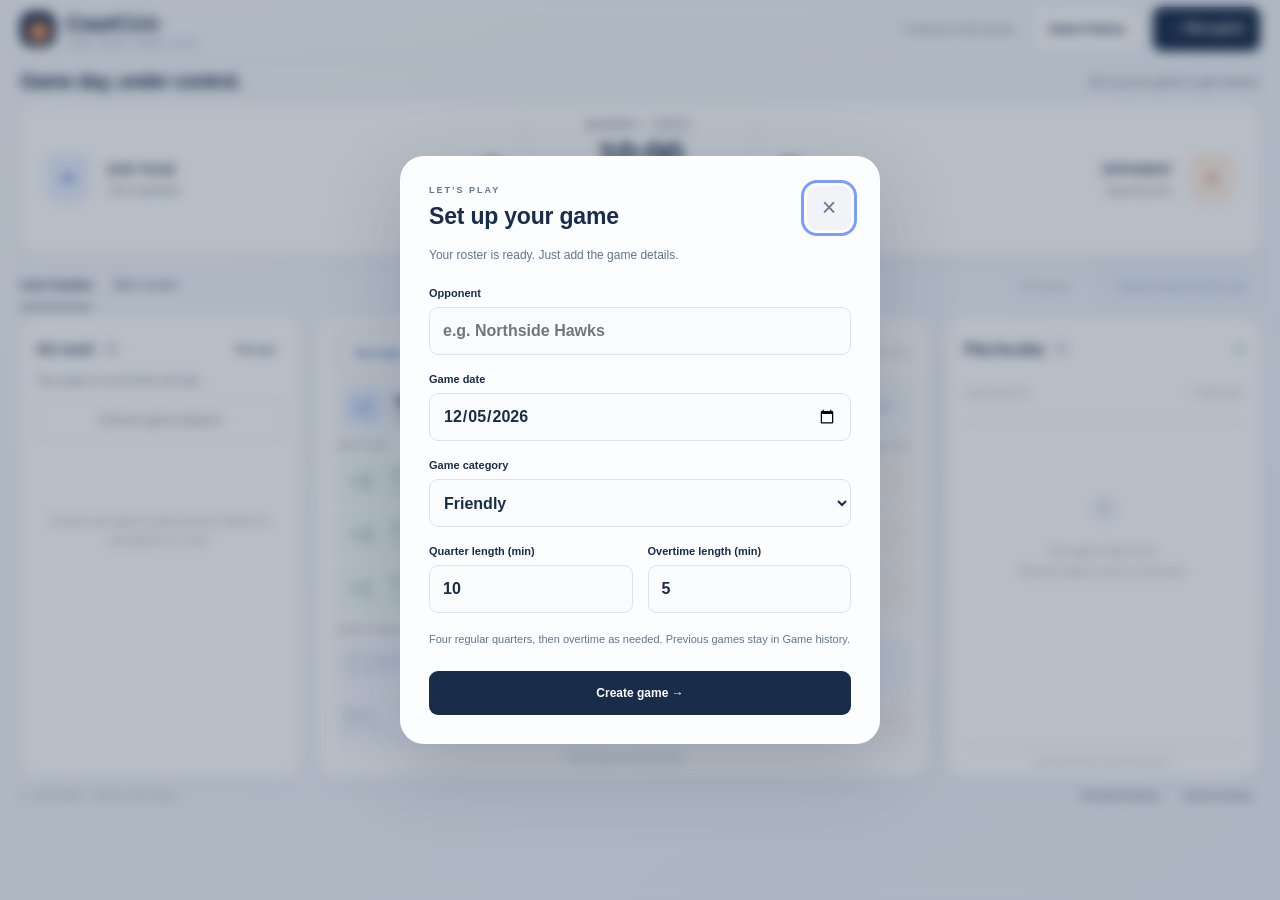
==== commit 077d7fb5: "Polish dashboard and recorder with compact light UI" ====
--- a/Front.html
+++ b/Front.html
@@ -2,7 +2,8 @@
 <html lang="en">
 <head>
   <meta charset="UTF-8">
-  <meta name="viewport" content="width=device-width, initial-scale=1, viewport-fit=cover">
+  <meta name="viewport" content="width=device-width, initial-scale=1, viewport-fit=cover, interactive-widget=resizes-content">
+  <meta name="color-scheme" content="light">
   <meta name="theme-color" content="#f4f6fa">
   <title>CourtSide · Team Scorekeeper</title>
   <style>:root{--ink:#192c49;--muted:#788398;--line:#e7ebf2;--paper:#fff;--blue:#406be8;--green:#137753;--orange:#ad6a16;--red:#b64c58;--radius:18px;font-family:Inter,-apple-system,BlinkMacSystemFont,"Segoe UI",sans-serif;color:var(--ink);background:#f4f6fa;font-synthesis:none}
@@ -29,6 +30,31 @@
 @media(max-width:600px){.roster-list{display:grid;grid-template-columns:repeat(2,minmax(0,1fr));overflow:visible}.player-card{width:100%;min-width:0}.squad-row{gap:7px}.squad-row label{font-size:10px}.squad-name{font-size:12px}.lineup-actions{bottom:-22px}#box-view .panel-heading{align-items:flex-start;flex-direction:column}.form-actions{flex-wrap:wrap}}
 
 .hosted-nav{display:flex;align-items:center;flex-wrap:wrap;gap:12px 24px;padding:12px 0;border-bottom:1px solid var(--line);font-size:12px}.hosted-nav[hidden]{display:none}.hosted-nav a{color:var(--ink);text-decoration:none;min-height:32px;display:inline-flex;align-items:center}.hosted-nav a:hover{text-decoration:underline}.hosted-nav [aria-current]{color:var(--muted)}
+/* Light courtside materials; keep the recorder's established control geometry. */
+:root{--muted:#64748b;--line:#e1e7ef;--blue:#3565d8;--ease-out:cubic-bezier(.23,1,.32,1);color-scheme:light;font-family:-apple-system,BlinkMacSystemFont,"Segoe UI",sans-serif}
+html{-webkit-text-size-adjust:100%;-webkit-tap-highlight-color:transparent}
+body{background:linear-gradient(145deg,#f5f7fb,#eef2f8);min-height:100dvh}
+.app-shell{padding-left:max(20px,env(safe-area-inset-left));padding-right:max(20px,env(safe-area-inset-right));padding-top:env(safe-area-inset-top);padding-bottom:env(safe-area-inset-bottom)}
+button,a,[role=button]{touch-action:manipulation}button{-webkit-user-select:none;user-select:none;-webkit-touch-callout:none;transition:transform 120ms var(--ease-out),background-color 120ms ease}
+.panel,.scoreboard{box-shadow:0 2px 3px #192c4903,0 10px 28px #192c4905;border-color:#fff;border-radius:20px}
+.topbar{border-color:#dfe5ee}.brand-ball{box-shadow:inset 0 1px 0 #ffffff25}.score{letter-spacing:-2px}.clock-display{letter-spacing:-1px}
+.player-card.selected{background:#e9f0ff;border-color:#8ba9ef;box-shadow:inset 3px 0 0 var(--blue)}
+.selected-player{border-radius:12px;padding-left:10px;padding-right:10px;margin:6px 0;background:#f7f9fc}
+.selected-player.has-selection{background:#eef3ff;box-shadow:inset 3px 0 0 var(--blue)}
+.selected-avatar{background:#dfe9ff;color:#234eaa}.selected-name{letter-spacing:-.35px}.selection-tag{color:#355b9d;background:#fff;border-color:#d9e4fa}
+.stat-button{box-shadow:inset 0 1px 0 #ffffff85}.stat-button:disabled{box-shadow:none}.stat-button small{opacity:.85}
+.section-label,.player-info small,.event-body small{color:#65758b}.recording-hint{color:#69798f}
+.segmented{background:#edf0f5}.segmented button.active{color:#2854aa;box-shadow:0 1px 4px #192c4914}
+dialog{background:#fcfdff;border-color:#ffffffcc;box-shadow:0 24px 80px #14284430;border-radius:24px;overscroll-behavior:contain;padding-bottom:calc(28px + env(safe-area-inset-bottom,0px))}
+dialog::backdrop{background:#1428444d;backdrop-filter:blur(6px);-webkit-backdrop-filter:blur(6px)}
+select{font-size:16px}.squad-row input{cursor:pointer}.squad-row:has(input:checked){background:#f0f5ff}.lineup-actions{background:#fcfdfff2}
+.action-confirmation{position:fixed;left:50%;bottom:calc(18px + env(safe-area-inset-bottom,0px));transform:translateX(-50%);max-width:calc(100vw - 32px);width:max-content;background:#192c49f5;color:#fff;box-shadow:0 6px 24px #192c4924;border:1px solid #ffffff24;border-radius:14px;padding:11px 16px;font-size:12px;line-height:1.5;z-index:15;pointer-events:none;opacity:0;transition:opacity 120ms ease}
+.action-confirmation.visible{opacity:1}.toast{bottom:calc(70px + env(safe-area-inset-bottom,0px))}
+html[data-input=keyboard] button{transition:none}html[data-input=keyboard] button:active{transform:none}
+@media(hover:hover) and (pointer:fine){.player-card:hover{background:#f0f4fb}.player-card.selected:hover{background:#e4edff}}
+@media(hover:none){.dark:hover{background:var(--ink)}.subtle:hover{background:#fff}.made:hover{background:#e9f6ef}.missed:hover{background:#fff5e6}.neutral:hover{background:#edf3ff}.danger:hover{background:#fdf0f1}.player-card:hover{background:#fff}.player-card.selected:hover{background:#e9f0ff}}
+@media(max-width:600px){.app-shell{padding-left:max(12px,env(safe-area-inset-left));padding-right:max(12px,env(safe-area-inset-right))}.selected-player{gap:8px}.selected-player>div{min-width:0}.selection-tag{padding:5px;font-size:7px}.action-confirmation{font-size:11px}dialog{padding-bottom:calc(22px + env(safe-area-inset-bottom,0px))}}
+@media(prefers-reduced-motion:reduce){*,*::before,*::after{animation:none!important;transition:none!important;scroll-behavior:auto!important}button:active:not(:disabled){transform:none}}
 </style>
 </head>
 <body>
@@ -39,6 +65,7 @@
     </header>
     <nav id="hosted-nav" class="hosted-nav" aria-label="Website navigation" hidden><a id="statistics-link" href="index.html">← Back to statistics</a><span aria-current="page">Scorekeeper</span><a id="staff-admin-link" href="admin.html">Admin</a></nav>
     <div id="storage-warning" class="warning" role="alert" hidden></div>
+    <p id="roster-sync-status" class="panel-hint" role="status" aria-live="polite" hidden></p>
     <main>
       <div class="page-heading"><div><div class="eyebrow">TEAM WORKSPACE</div><h1>Game day, under control.</h1></div><div id="game-meta" class="game-meta">Set up your game to get started.</div></div>
       <section class="scoreboard" aria-label="Scoreboard and game clock">
@@ -63,10 +90,11 @@
       <footer class="footer"><span><span class="offline-dot">●</span> Works offline · Stored on this device</span><div><button id="recovery-button" class="text-button" hidden>Download original recovery data</button><button id="backup-button" class="text-button">Download backup</button><button id="restore-button" class="text-button">Restore backup</button></div></footer>
     </main>
   </div>
+  <div id="action-confirmation" class="action-confirmation" role="status" aria-live="polite" aria-atomic="true"></div>
   <div id="toast" class="toast" role="status" aria-live="polite" hidden></div>
   <dialog id="setup-dialog"><form id="setup-form"><div class="dialog-heading"><div><div class="eyebrow">LET’S PLAY</div><h2>Set up your game</h2></div><button type="button" class="close-button" data-close aria-label="Close">×</button></div><p class="dialog-description">Your roster is ready. Just add the game details.</p><label>Opponent<input id="setup-opponent" name="opponent" required maxlength="100" placeholder="e.g. Northside Hawks" autocomplete="off"></label><label>Game date<input id="setup-date" type="date" required></label><label>Game category<select id="setup-category" required><option value="friendly">Friendly</option><option value="official">Official</option></select></label><div class="form-row"><label>Quarter length (min)<input id="setup-minutes" type="number" min="1" max="99" step="1" value="10" required></label><label>Overtime length (min)<input id="setup-ot" type="number" min="1" max="99" step="1" value="5" required></label></div><p class="form-note">Four regular quarters, then overtime as needed. Previous games stay in Game history.</p><button class="button dark full" type="submit">Create game →</button></form></dialog>
   <dialog id="clock-dialog"><form id="clock-form"><div class="dialog-heading"><h2>Adjust game clock</h2><button type="button" class="close-button" data-close aria-label="Close">×</button></div><p class="dialog-description">Match the official scoreboard. Earlier events keep their recorded times.</p><label>Time remaining (MM:SS)<input id="clock-input" type="text" inputmode="decimal" pattern="[0-9]{1,2}:[0-5][0-9]" placeholder="06:31" required></label><button class="button dark full" type="submit">Set time</button></form></dialog>
-  <dialog id="roster-dialog"><div class="dialog-heading"><div><div class="eyebrow">OUR TEAM</div><h2>Manage roster</h2></div><button class="close-button" data-close aria-label="Close">×</button></div><p class="dialog-description">Player IDs stay the same when names or jersey numbers change. Existing event records stay unchanged.</p><div class="form-actions"><button id="roster-import-button" class="button subtle">Import roster CSV</button><button id="server-roster-button" class="button subtle" hidden>Download shared roster</button><button id="roster-export-button" class="button subtle">Export roster CSV</button></div><p class="form-note">CSV: player_id, player_name, jersey_number, enrollment_year, status_override. Export includes permanent IDs for database import.</p><form id="player-form"><input id="editing-player" type="hidden"><div class="form-row player-form-row"><label>Player name<input id="player-name" required maxlength="100" placeholder="Name"></label><label>Jersey #<input id="player-number" type="number" min="0" max="99" step="1" required placeholder="7"></label></div><div class="form-row"><label>Enrollment year<input id="player-year" type="number" min="1900" max="9995" step="1" placeholder="Unknown"></label><label>Status override<select id="player-status"><option value="">Automatic</option><option value="Astudent">Astudent</option><option value="graduated">graduated</option></select></label></div><p class="form-note">Automatic graduation: September 1, four years after enrollment. All statuses can play. Changes apply to future games.</p><div class="form-actions"><button id="save-player" class="button dark" type="submit">Add player</button><button id="cancel-edit" class="button subtle" type="button" hidden>Cancel edit</button></div></form><div id="manage-list" class="manage-list"></div></dialog>
+  <dialog id="roster-dialog"><div class="dialog-heading"><div><div class="eyebrow">OUR TEAM</div><h2>Manage roster</h2></div><button class="close-button" data-close aria-label="Close">×</button></div><p class="dialog-description">Player IDs stay the same when names or jersey numbers change. Roster changes update games that have not started. Started games keep their original players and recorded stats.</p><div class="form-actions"><button id="roster-import-button" class="button subtle">Import roster CSV</button><button id="server-roster-button" class="button subtle" hidden>Download shared roster</button><button id="roster-export-button" class="button subtle">Export roster CSV</button></div><p class="form-note">CSV: player_id, player_name, jersey_number, enrollment_year, status_override. Export includes permanent IDs for database import.</p><form id="player-form"><input id="editing-player" type="hidden"><div class="form-row player-form-row"><label>Player name<input id="player-name" required maxlength="100" placeholder="Name"></label><label>Jersey #<input id="player-number" type="number" min="0" max="99" step="1" required placeholder="7"></label></div><div class="form-row"><label>Enrollment year<input id="player-year" type="number" min="1900" max="9995" step="1" placeholder="Unknown"></label><label>Status override<select id="player-status"><option value="">Automatic</option><option value="Astudent">Astudent</option><option value="graduated">graduated</option></select></label></div><p class="form-note">Automatic graduation: September 1, four years after enrollment. All statuses can play. Before tip-off, use Choose game players to select newly added teammates.</p><div class="form-actions"><button id="save-player" class="button dark" type="submit">Add player</button><button id="cancel-edit" class="button subtle" type="button" hidden>Cancel edit</button></div></form><div id="manage-list" class="manage-list"></div></dialog>
   <dialog id="history-dialog"><div class="dialog-heading"><div><div class="eyebrow">THE SEASON SO FAR</div><h2>Game history</h2></div><button class="close-button" data-close aria-label="Close">×</button></div><p class="dialog-description">Open a game to review its plays, export data, or continue recording.</p><div id="history-list" class="history-list"></div></dialog>
   <dialog id="confirm-dialog"><div class="dialog-heading"><h2 id="confirm-title">Confirm</h2><button class="close-button" data-close aria-label="Close">×</button></div><p id="confirm-text" class="dialog-description"></p><div class="confirm-actions"><button class="button subtle" data-close>Cancel</button><button id="confirm-yes" class="button dark">Continue</button></div></dialog>
   <dialog id="lineup-dialog"><div class="dialog-heading"><h2 id="lineup-title">Choose squad and starters</h2><button class="close-button" data-close aria-label="Cancel player selection">×</button></div><p id="lineup-description" class="dialog-description"></p><p id="lineup-count" class="form-note" aria-live="polite"></p><div id="squad-list"></div><form id="guest-form"><h3>Add a guest for this game</h3><p class="panel-hint">Individual guests stay on this device. Their database stats combine as Guest Player.</p><div class="form-row player-form-row"><label>Guest name<input id="guest-name" required maxlength="100"></label><label>Jersey #<input id="guest-number" type="number" min="0" max="99" step="1" required></label></div><button id="add-guest" class="button subtle" type="submit">Add guest</button></form><div class="lineup-actions"><button class="button subtle" data-close>Cancel</button><button id="lineup-confirm" class="button dark">Confirm five</button></div></dialog>
@@ -120,6 +148,29 @@
   }
   function checkFive(game,ids,squad=game.squad){if(!Array.isArray(ids)||ids.length!==5||new Set(ids).size!==5||ids.some(id=>!squad.includes(id)))fail('Choose exactly five different players from the designated squad.');}
   function revision(game,now=Date.now()){game.revision=Math.max((game.revision||0)+1,Math.floor(now),1);}
+  function refreshPregameRoster(game,roster,replace=false){
+    if(!game||game.started||game.running||game.finished||game.remote||game.gameEvents.length)return false;
+    const merged=new Map(game.roster.filter(p=>!replace||p.guest).map(p=>[p.id,{...p}]));
+    for(const p of roster)if(!p.guest&&!merged.get(p.id)?.guest)merged.set(p.id,{...merged.get(p.id),...p});
+    const next=[...merged.values()];
+    if(JSON.stringify(next)===JSON.stringify(game.roster))return false;
+    game.roster=next;
+    if(replace&&game.squad){
+      const valid=new Set(next.map(p=>p.id)),squad=game.squad.filter(id=>valid.has(id)),five=game.lineup.filter(id=>valid.has(id));
+      if(five.length===5){game.squad=squad;game.participation=Object.fromEntries(squad.map(id=>[id,game.participation[id]]));}
+      else for(const key of ['squad','lineup','starters','participation','timingAnchor','coverage'])delete game[key];
+    }
+    revision(game);return true;
+  }
+  function applySharedRoster(state,roster){
+    if(!Array.isArray(roster)||!roster.length)fail('The shared roster is empty. The saved roster was kept.');
+    const ids=new Set();for(const p of roster){validatePlayer(p);if(p.guest||ids.has(p.id))fail('Invalid shared roster identity.');ids.add(p.id);}
+    const archived=new Map((state.localRosterArchive||[]).map(p=>[p.id,{...p}]));
+    for(const p of state.roster)if(!ids.has(p.id))archived.set(p.id,{...p});
+    for(const id of ids)archived.delete(id);
+    state.localRosterArchive=[...archived.values()];state.roster=roster.map(p=>({...p}));
+    for(const game of state.games)refreshPregameRoster(game,state.roster,true);
+  }
   function configure(game,squadIds,starterIds){
     if(game.running||game.finished||game.squad&&game.started)fail('Squad selection is only available before play starts.');
     if(!Array.isArray(squadIds)||squadIds.length<5||squadIds.length>15||new Set(squadIds).size!==squadIds.length||squadIds.some(id=>!game.roster.some(p=>p.id===id)))fail('Choose between 5 and 15 different designated players.');
@@ -155,7 +206,7 @@
     for(const id of game.squad){const p=game.participation[id];if(!p||!Number.isSafeInteger(p.playedMs)||p.playedMs<0||typeof p.played!=='boolean'||p.playedMs>0&&!p.played)fail('Invalid saved player minutes.');}
     if(game.running&&(!Number.isSafeInteger(game.timingAnchor)||game.timingAnchor>game.deadline||game.timingAnchor<game.deadline-game.remainingMs))fail('Invalid saved timing anchor.');
   }
-  const api={GUEST,ROSTER_COLUMNS,PART_COLUMNS,status,validatePlayer,rosterCSV,parseRoster,configure,settle,start,substitute,minutes,exportEvent,participationCSV,validateGame};
+  const api={GUEST,ROSTER_COLUMNS,PART_COLUMNS,status,validatePlayer,rosterCSV,parseRoster,refreshPregameRoster,applySharedRoster,configure,settle,start,substitute,minutes,exportEvent,participationCSV,validateGame};
   if(typeof module!=='undefined'&&module.exports)module.exports=api;else root.TeamEngine=api;
 })(globalThis);
 
@@ -249,6 +300,7 @@
       for(const p of rs){check(p&&str(p.id)&&str(p.name)&&Number.isInteger(p.number)&&p.number>=0&&p.number<=99&&!ids.has(p.id));T.validatePlayer(p);ids.add(p.id);}
     };
     check(state&&state.version===2&&Array.isArray(state.games)); roster(state.roster);
+    if(state.localRosterArchive!==undefined)roster(state.localRosterArchive);
     const ids=new Set();
     for(const g of state.games){
       check(g&&str(g.id)&&!ids.has(g.id)); ids.add(g.id); roster(g.roster);
@@ -348,14 +400,14 @@
     if(url.protocol!=='https:'&&!(url.protocol==='http:'&&['localhost','127.0.0.1','[::1]'].includes(url.hostname)))throw Error('Use HTTPS for the backend URL.');
     this.base=url.href.replace(/\/$/,'');this.transport=transport;this.token=null;
   }
-  async request(path,method='GET',body){
-    const controller=new AbortController();const timer=setTimeout(()=>controller.abort(),240000);
+  async request(path,method='GET',body,timeoutMs=240000){
+    const controller=new AbortController();const timer=setTimeout(()=>controller.abort(),timeoutMs);
     try{
       const response=await this.transport(this.base+path,{method,headers:{'Content-Type':'application/json',...(this.token?{Authorization:'Bearer '+this.token}:{})},...(body!==undefined?{body:JSON.stringify(body)}:{}),signal:controller.signal,cache:'no-store'});
       let data;try{data=await response.json();}catch{throw Error('The backend is starting or unavailable. Your data is safe; try again shortly.');}
       if(!response.ok){const error=Error(data.error||'Request failed.');error.status=response.status;if(response.status===401)this.token=null;throw error;}
       return data;
-    }catch(error){if(error.name==='AbortError')throw Error('The upload timed out. Your game remains saved; retry to check whether it was received.');throw error;}
+    }catch(error){if(error.name==='AbortError')throw Error(path==='/api/roster'?'The roster check timed out. The saved roster was kept.':'The upload timed out. Your game remains saved; retry to check whether it was received.');throw error;}
     finally{clearTimeout(timer);}
   }
   async login(pin,role){const data=await this.request('/api/session','POST',{pin,role});this.token=data.token;return data;}
@@ -379,6 +431,21 @@
   const labels={'2PT_MADE':'2-point shot made','2PT_MISSED':'2-point shot missed','3PT_MADE':'3-point shot made','3PT_MISSED':'3-point shot missed',FT_MADE:'Free throw made',FT_MISSED:'Free throw missed',OFF_REBOUND:'Offensive rebound',DEF_REBOUND:'Defensive rebound',ASSIST:'Assist',STEAL:'Steal',BLOCK:'Block',TURNOVER:'Turnover',FOUL:'Personal foul'};
   let state={version:2,roster:DEFAULT_ROSTER.map((p,i)=>({...p,id:`P_DEFAULT_${String(i+1).padStart(3,'0')}`})),games:[],currentGameId:null};
   let selectedId=null, side='HOME', toastTimer, saveBlocked=false, rawSaved=null, confirmAction=null;
+  let feedbackTimer, inputMethod='keyboard';
+  document.addEventListener('pointerdown',()=>{inputMethod='pointer';document.documentElement.dataset.input='pointer';},true);
+  document.addEventListener('keydown',()=>{inputMethod='keyboard';document.documentElement.dataset.input='keyboard';},true);
+  function confirmPlay(event){
+    const feedback=$('action-confirmation');
+    clearTimeout(feedbackTimer);
+    feedback.textContent=`✓ #${event.event_id} · ${event.team_side==='HOME'?'#'+event.jersey_number+' '+event.player_name:event.opponent} · ${labels[event.event_type]}`;
+    feedback.classList.add('visible');
+    feedbackTimer=setTimeout(()=>feedback.classList.remove('visible'),1600);
+    if(event.points_value&&inputMethod==='pointer'&&!matchMedia('(prefers-reduced-motion: reduce)').matches){
+      const score=$(event.team_side==='HOME'?'home-score':'away-score');
+      score.getAnimations().forEach(animation=>animation.cancel());
+      score.animate([{transform:'scale(1.045)'},{transform:'scale(1)'}],{duration:160,easing:'cubic-bezier(0.23, 1, 0.32, 1)'});
+    }
+  }
   const current=()=>state.games.find(g=>g.id===state.currentGameId)||null;
   function warn(text){$('storage-warning').textContent=text;$('storage-warning').hidden=false;$('save-status').textContent='● Backup recommended';}
   function toast(message,error=false){clearTimeout(toastTimer);$('toast').textContent=message;$('toast').classList.toggle('error',error);$('toast').hidden=false;toastTimer=setTimeout(()=>$('toast').hidden=true,error?6500:3000);}
@@ -431,6 +498,7 @@
     $('participation-note').textContent=!g?.participation?'Minutes unavailable for games recorded before lineup tracking.':g.coverage==='partial'?'Partial minutes: tracking began when a lineup was chosen for this existing game.':'Minutes count running game-clock time only. Clock corrections do not change accumulated minutes.';
     const player=roster.find(p=>p.id===selectedId);
     const name=side==='AWAY'?(g?.opponent||'Opponent'):player?.name||'Who made the play?';
+    $('selected-player').classList.toggle('has-selection',!!player||side==='AWAY');
     $('selected-player').innerHTML=`<span class="selected-avatar">${side==='AWAY'?'A':player?player.number:'—'}</span><div><div class="selected-name">${html(name)}</div><div class="selected-description">${side==='AWAY'?'Team-level recording':player?'Recording for our team':'Select a player from the roster'}</div></div><span class="selection-tag">${side==='AWAY'?'OPPONENT':'OUR TEAM'}</span>`;
     $('home-side').classList.toggle('active',side==='HOME');$('away-side').classList.toggle('active',side==='AWAY');$('home-side').setAttribute('aria-pressed',side==='HOME');$('away-side').setAttribute('aria-pressed',side==='AWAY');
     document.querySelectorAll('[data-stat]').forEach(b=>b.disabled=!g||!g.started||g.finished||(side==='HOME'&&!player));
@@ -458,7 +526,7 @@
   $('home-side').addEventListener('click',()=>{side='HOME';render();});$('away-side').addEventListener('click',()=>{side='AWAY';render();});
   document.querySelectorAll('[data-stat]').forEach(b=>b.addEventListener('click',()=>run(()=>{
     const g=current();const event=E.recordEvent(g,b.dataset.stat,g.roster.find(p=>p.id===selectedId),side);
-    toast(`${event.team_side==='HOME'?'#'+event.jersey_number+' '+event.player_name:g.opponent} · ${labels[event.event_type]}`);
+    confirmPlay(event);
   })));
   $('clock-button').addEventListener('click',()=>run(()=>{const g=current();if(!g.lineup){chooseLineup();return;}g.running?E.pause(g):E.start(g);}));
   $('adjust-button').addEventListener('click',()=>{const g=current();if(!g||g.running)return;$('clock-input').value=E.clock(g);open('clock-dialog');});
@@ -467,7 +535,11 @@
   $('undo-button').addEventListener('click',()=>run(()=>{const e=E.undo(current());if(e)toast(`Play #${e.event_id} voided. Stats updated.`);}));
   function setup(){const now=new Date();$('setup-date').value=`${now.getFullYear()}-${String(now.getMonth()+1).padStart(2,'0')}-${String(now.getDate()).padStart(2,'0')}`;$('setup-opponent').value='';$('setup-category').value='friendly';open('setup-dialog');}
   $('new-game-button').addEventListener('click',setup);
-  $('setup-form').addEventListener('submit',e=>{e.preventDefault();run(()=>{
+  $('setup-form').addEventListener('submit',async e=>{e.preventDefault();
+    const button=$('setup-form').querySelector('[type="submit"]');if(button.disabled)return;
+    if(remoteBase){button.disabled=true;button.textContent='Checking team roster…';try{await syncSharedRoster();}finally{button.disabled=false;button.textContent='Create game →';}}
+    if(!$('setup-dialog').open||!$('setup-form').reportValidity())return;
+    run(()=>{
     const g=E.createGame({date:$('setup-date').value,opponent:$('setup-opponent').value,category:$('setup-category').value,minutes:Number($('setup-minutes').value),overtimeMinutes:Number($('setup-ot').value)},state.roster);
     if(current()?.running)E.pause(current());state.games.push(g);state.currentGameId=g.id;selectedId=null;side='HOME';$('setup-dialog').close();chooseLineup();
   });});
@@ -501,6 +573,11 @@
   function manage(){
     $('manage-list').innerHTML=state.roster.map(p=>`<div class="manage-row"><span class="jersey">${p.number}</span><span>${html(p.name)}<small>${html(p.id)} · ${html(T.status(p))}${p.statusOverride?' (manual)':''}<br>Enrollment: ${p.enrollmentYear||'Unknown'}</small></span><button class="text-button" data-edit="${html(p.id)}">Edit</button></div>`).join('');
   }
+  function refreshPregameRosters(){
+    let changed=false;for(const g of state.games)if(T.refreshPregameRoster(g,state.roster))changed=true;return changed;
+  }
+  function applyRoster(roster){state.roster=roster;refreshPregameRosters();manage();}
+  const rosterUpdateNote='Games that have not started use the updated roster. Games already started or finished keep their original players. Choose game players to add a new teammate to the squad.';
   function resetPlayerForm(){$('player-form').reset();$('editing-player').value='';$('save-player').textContent='Add player';$('cancel-edit').hidden=true;}
   $('roster-button').addEventListener('click',()=>{resetPlayerForm();manage();open('roster-dialog');});
   $('cancel-edit').addEventListener('click',resetPlayerForm);
@@ -513,7 +590,7 @@
     let p=state.roster.find(p=>p.id===id);
     if(p){p.name=name;p.number=number;}else{p={id:`P_${E.uuid()}`,name,number};state.roster.push(p);}
     Object.assign(p,{enrollmentYear,statusOverride});
-    resetPlayerForm();manage();toast('Roster saved for future games. Existing game rosters are unchanged.');
+    applyRoster(state.roster);resetPlayerForm();toast('Roster saved. '+rosterUpdateNote);
   });});
   let lineupDraft=null;
   function chooseLineup(){
@@ -562,7 +639,7 @@
       const fieldLabels={name:'Name',number:'Jersey',enrollmentYear:'Enrollment year',statusOverride:'Status override'};
       const display=(key,value)=>value??(key==='statusOverride'?'Automatic':'Unknown');
       const preview=[...added.map(p=>`Add ${p.id}: ${p.name} (#${p.number}), enrollment ${display('enrollmentYear',p.enrollmentYear)}, status ${display('statusOverride',p.statusOverride)}`),...updated.map(p=>{const old=state.roster.find(x=>x.id===p.id);return `Update ${p.id}:\n`+Object.keys(fieldLabels).filter(k=>(old[k]??null)!==(p[k]??null)).map(k=>`${fieldLabels[k]}: ${display(k,old[k])} → ${display(k,p[k])}`).join('\n');})].join('\n\n');
-      confirm('Apply roster CSV?',`${added.length} additions and ${updated.length} updates. Players absent from this file will be retained. Existing games keep their original roster.\n\n${preview||'No changes.'}`,()=>run(()=>{state.roster=merged;manage();toast('Roster imported. Export the roster CSV to transfer it to MySQL.');}));
+      confirm('Apply roster CSV?',`${added.length} additions and ${updated.length} updates. Players absent from this file will be retained. ${rosterUpdateNote}\n\n${preview||'No changes.'}`,()=>run(()=>{applyRoster(merged);toast('Roster imported. '+rosterUpdateNote);}));
     }catch(e){toast(e.message,true);}finally{$('roster-file').value='';}
   });
   $('participation-export-button').addEventListener('click',()=>run(()=>{const g=current();download(T.participationCSV(g,Date.now()),`${g.id}_participation.csv`,'text/csv;charset=utf-8');toast('Participation exported. Guests are combined as Guest Player.');}));
@@ -573,9 +650,30 @@
 
   // The hosted build injects only a public API address. PINs/tokens stay in memory.
   const remoteBase=globalThis.COURTSIDE_CONFIG?.apiBase||'';
-  let remoteClient=null,uploadBusy=false;
+  let remoteClient=null,uploadBusy=false,rosterSyncPromise=null;
+  function syncSharedRoster(){
+    if(!remoteBase)return Promise.resolve(false);
+    if(rosterSyncPromise)return rosterSyncPromise;
+    const status=$('roster-sync-status');status.hidden=false;
+    if(saveBlocked){status.textContent='Roster check paused until browser saving is restored. The saved roster was kept.';return Promise.resolve(false);}
+    status.textContent='Checking the latest team roster…';
+    rosterSyncPromise=(async()=>{
+      try{
+        if(!remoteClient)remoteClient=new RemoteClient.Client(remoteBase);
+        const result=await remoteClient.request('/api/roster','GET',undefined,15000);
+        if(!Array.isArray(result.players)||result.players.some(p=>!p||typeof p.player_id!=='string'||!p.player_id))throw Error('Invalid shared roster response.');
+        const official=T.parseRoster(RemoteClient.csv(T.ROSTER_COLUMNS,result.players),[]);
+        T.applySharedRoster(state,official);save();manage();render();
+        if($('lineup-dialog').open&&!lineupDraft?.substitution){$('lineup-dialog').close();chooseLineup();}
+        status.textContent=`Team roster checked: ${official.length} players · ${new Date().toLocaleTimeString()}. ${current()?.started?'This game keeps its original players.':'New and unstarted games use the latest Admin roster.'}`;
+        return true;
+      }catch(error){status.textContent='Could not check the latest team roster. Using the saved roster. '+error.message;return false;}
+    })().finally(()=>{rosterSyncPromise=null;renderRemote();});
+    renderRemote();return rosterSyncPromise;
+  }
   function renderRemote(){
     const g=current();$('upload-button').hidden=!remoteBase;$('server-roster-button').hidden=!remoteBase;
+    $('server-roster-button').disabled=!!rosterSyncPromise;
     $('hosted-nav').hidden=!remoteBase;
     if(remoteBase)document.querySelector('.brand').href='index.html';
     $('upload-complete').disabled=!!g?.remote?.payload;
@@ -607,17 +705,13 @@
     }catch(error){if(submissionStarted)RemoteClient.failed(g,error,priorUncertainty);else if(newlyPrepared)delete g.remote;save();$('upload-status').textContent=error.message+' Your local game is retained.';toast(error.message,true);}
     finally{if(remoteClient)remoteClient.token=null;uploadBusy=false;$('upload-submit').disabled=false;render();}
   });
-  $('server-roster-button').addEventListener('click',async()=>{
-    try{if(!remoteClient)remoteClient=new RemoteClient.Client(remoteBase);const result=await remoteClient.request('/api/roster');
-      const csv=RemoteClient.csv(['player_id','player_name','jersey_number','enrollment_year','status_override'],result.players);
-      const merged=T.parseRoster(csv,state.roster);
-      confirm('Use the shared team roster?', 'Update this device’s roster from the server for future games? Existing games keep their original players.',()=>run(()=>{state.roster=merged;manage();toast('Shared roster downloaded.');}));
-    }catch(error){toast(error.message,true);}
-  });
+  $('server-roster-button').addEventListener('click',async()=>{if(await syncSharedRoster())toast('Latest Admin roster downloaded. '+rosterUpdateNote);});
 
   document.addEventListener('visibilitychange',()=>{if(!document.hidden)renderClock();});
   setInterval(renderClock,200);
+  if(!saveBlocked&&refreshPregameRosters())save();
   render();
+  if(remoteBase)syncSharedRoster();
   if(!current()&&!saveBlocked)setup();
 })();
 </script>
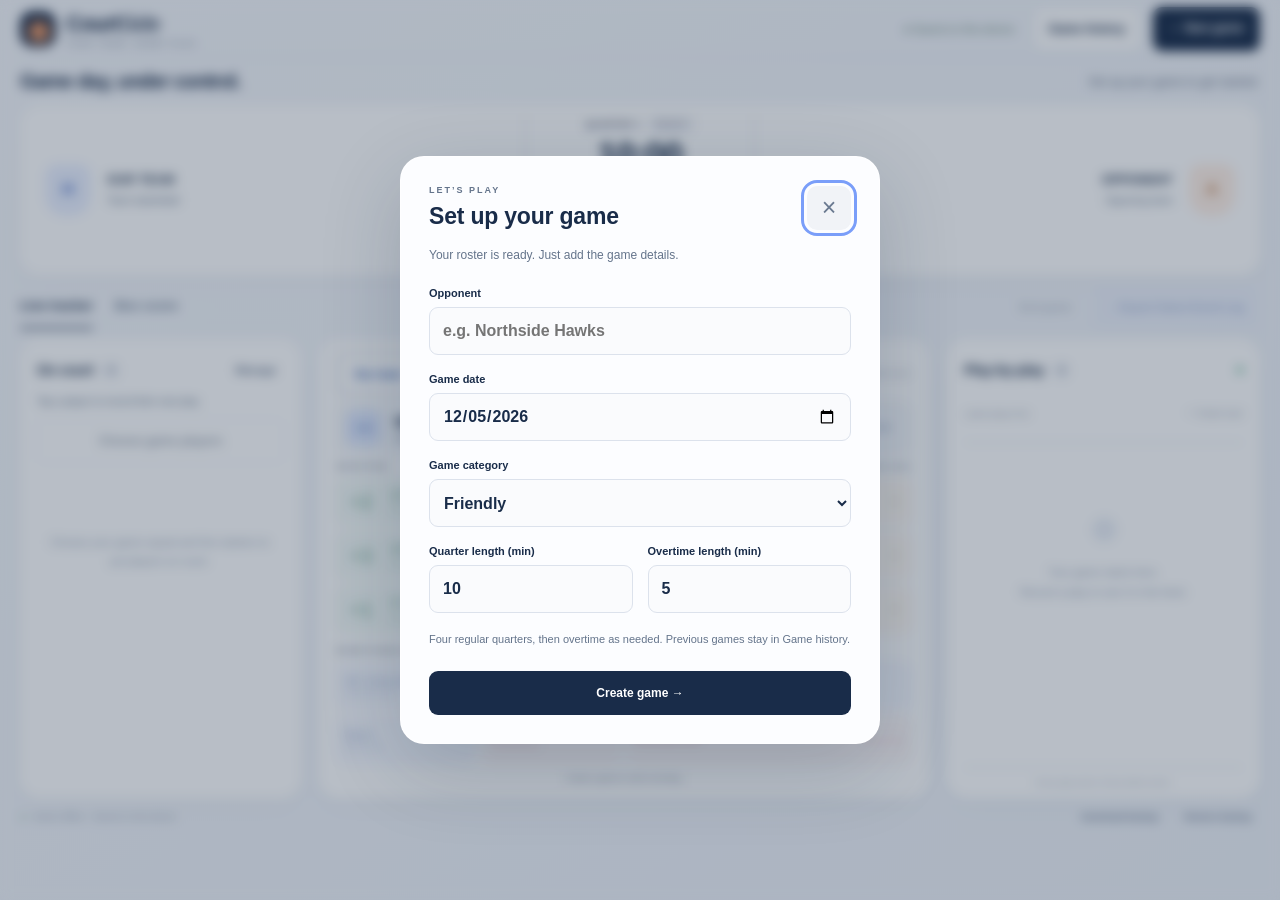
==== commit 19740c3d: "docs: document recording workflow and verify standalone build" ====
--- a/Front.html
+++ b/Front.html
@@ -55,6 +55,8 @@
 @media(hover:none){.dark:hover{background:var(--ink)}.subtle:hover{background:#fff}.made:hover{background:#e9f6ef}.missed:hover{background:#fff5e6}.neutral:hover{background:#edf3ff}.danger:hover{background:#fdf0f1}.player-card:hover{background:#fff}.player-card.selected:hover{background:#e9f0ff}}
 @media(max-width:600px){.app-shell{padding-left:max(12px,env(safe-area-inset-left));padding-right:max(12px,env(safe-area-inset-right))}.selected-player{gap:8px}.selected-player>div{min-width:0}.selection-tag{padding:5px;font-size:7px}.action-confirmation{font-size:11px}dialog{padding-bottom:calc(22px + env(safe-area-inset-bottom,0px))}}
 @media(prefers-reduced-motion:reduce){*,*::before,*::after{animation:none!important;transition:none!important;scroll-behavior:auto!important}button:active:not(:disabled){transform:none}}
+
+.speed-control{display:inline-flex;align-items:center;vertical-align:middle;font-size:0;margin:4px 5px 0 0}.speed-control select{width:58px;min-height:32px;padding:4px;font-size:12px}.clock-panel>.text-button{vertical-align:middle}.event-item[role=button]{cursor:pointer}.event-item[role=button]:focus-visible{outline:2px solid #2563eb}.event-item[data-void=true]{opacity:.55}#correction-dialog select{width:100%;min-height:40px}#correction-dialog label{display:block;margin:10px 0}.related-row{padding:8px 0;border-bottom:1px solid #ddd}.related-row label{display:inline-block!important;margin-right:16px!important}#correction-error{color:#b42318}
 </style>
 </head>
 <body>
@@ -70,7 +72,7 @@
       <div class="page-heading"><div><div class="eyebrow">TEAM WORKSPACE</div><h1>Game day, under control.</h1></div><div id="game-meta" class="game-meta">Set up your game to get started.</div></div>
       <section class="scoreboard" aria-label="Scoreboard and game clock">
         <div class="team home-team"><span class="team-badge">H</span><div class="team-title">OUR TEAM<small>Team basketball</small></div><strong id="home-score" class="score">0</strong></div>
-        <div class="clock-panel"><div class="clock-caption"><span id="period-label">QUARTER 1</span><span id="clock-status" class="pill">READY</span></div><div id="clock-display" class="clock-display" role="timer" aria-label="Remaining game time">10:00</div><div class="clock-actions"><button id="clock-button" class="button clock-start">▶ Start game</button><button id="adjust-button" class="button clock-edit" aria-label="Adjust game clock">Adjust</button></div><button id="period-button" class="text-button">Next quarter →</button></div>
+        <div class="clock-panel"><div class="clock-caption"><span id="period-label">QUARTER 1</span><span id="clock-status" class="pill">READY</span></div><div id="clock-display" class="clock-display" role="timer" aria-label="Remaining game time">10:00</div><div class="clock-actions"><button id="clock-button" class="button clock-start">▶ Start game</button><button id="adjust-button" class="button clock-edit" aria-label="Adjust game clock">Adjust</button></div><label class="speed-control">Clock speed <select id="clock-speed"><option value="1">1×</option><option value="1.5">1.5×</option><option value="2">2×</option><option value="4">4×</option></select></label><button id="period-button" class="text-button">Next quarter →</button></div>
         <div class="team away-team"><strong id="away-score" class="score">0</strong><div class="team-title"><span id="opponent-name">OPPONENT</span><small>Opposing team</small></div><span class="team-badge away">A</span></div>
       </section>
       <div class="workspace-bar"><div class="tabs" role="tablist" aria-label="Game views"><button id="live-tab" class="tab active" role="tab" aria-selected="true" aria-controls="live-view">Live tracker</button><button id="box-tab" class="tab" role="tab" aria-selected="false" aria-controls="box-view">Box score</button></div><div class="workspace-tools"><button id="upload-button" class="button subtle" hidden>Upload finished game</button><button id="finish-button" class="text-button">End game</button><button id="export-button" class="button export">↓ <span>Export Game Event Log</span></button></div></div>
@@ -101,12 +103,14 @@
   <input id="roster-file" type="file" accept=".csv,text/csv" hidden>
   <input id="restore-file" type="file" accept=".json,application/json" hidden>
   <dialog id="upload-dialog"><form id="upload-form"><h2>Upload finished game</h2><p id="upload-status" class="dialog-description" role="status"></p><label class="coverage-choice"><input id="upload-complete" type="checkbox"> Full statistics recorded for both teams (including misses, rebounds and turnovers)</label><p class="form-note">Enables estimated pace and efficiency. Leave unchecked if recording was incomplete.</p><label>Scorekeeper PIN<input id="upload-pin" type="password" inputmode="numeric" autocomplete="off" maxlength="64" required></label><div class="actions"><button id="upload-submit" type="submit" class="button dark">Upload game</button><button type="button" class="button subtle" data-close>Close</button></div></form></dialog>
+  <dialog id="correction-dialog"><form id="correction-form"><div class="dialog-heading"><h2>Correct statistical action</h2><button type="button" class="close-button" data-close aria-label="Close">×</button></div><p id="correction-time" class="dialog-description"></p><label>Team<select id="correction-side"><option value="HOME">Our team</option><option value="AWAY">Opponent</option></select></label><label>Player<select id="correction-player"></select></label><label>Action<select id="correction-type"></select></label><label><input type="checkbox" id="correction-delete"> Delete this action</label><h3>Related actions</h3><p class="form-note">Select related actions to delete together, or link an assist to this made basket. Nearby events are suggestions only. Resolve other details by opening their event.</p><div id="correction-related"></div><label><input type="checkbox" id="correction-unlink"> Remove existing links involving this action</label><p id="correction-error" role="alert"></p><div class="actions"><button class="button dark" type="submit">Save correction</button><button id="correction-restore" class="button subtle" type="button">Restore deletion group</button><button class="button subtle" type="button" data-close>Cancel</button></div></form></dialog>
   <script>(function(root){
   'use strict';
   const GUEST='P_GUEST';
   const ROSTER_COLUMNS=['player_id','player_name','jersey_number','enrollment_year','status_override'];
   const PART_COLUMNS=['game_id','game_date','opponent','revision','coverage','player_id','player_name','jersey_number','designated_count','starter_count','played_count','played_ms'];
   const fail=message=>{throw Error(message);};
+  function assertMutable(game){if(game.finalizedAt||game.remote)fail('This game is finalized or locked for upload. Download its results again to retrieve them.');}
   function newId(){if(typeof root.crypto.randomUUID==='function')return root.crypto.randomUUID();const bytes=root.crypto.getRandomValues(new Uint8Array(16));bytes[6]=(bytes[6]&15)|64;bytes[8]=(bytes[8]&63)|128;const hex=Array.from(bytes,b=>b.toString(16).padStart(2,'0')).join('');return `${hex.slice(0,8)}-${hex.slice(8,12)}-${hex.slice(12,16)}-${hex.slice(16,20)}-${hex.slice(20)}`;}
   function status(p,date=new Date()){
     if(p.statusOverride)return p.statusOverride;
@@ -172,6 +176,7 @@
     for(const game of state.games)refreshPregameRoster(game,state.roster,true);
   }
   function configure(game,squadIds,starterIds){
+    assertMutable(game);
     if(game.running||game.finished||game.squad&&game.started)fail('Squad selection is only available before play starts.');
     if(!Array.isArray(squadIds)||squadIds.length<5||squadIds.length>15||new Set(squadIds).size!==squadIds.length||squadIds.some(id=>!game.roster.some(p=>p.id===id)))fail('Choose between 5 and 15 different designated players.');
     checkFive(game,starterIds,squadIds);game.squad=[...squadIds];game.lineup=[...starterIds];game.starters=game.started?[]:[...starterIds];game.coverage=game.started?'partial':'complete';
@@ -179,24 +184,30 @@
   }
   function settle(game,now=Date.now()){
     if(!game.squad||!game.running||game.timingAnchor==null)return;
-    const end=Math.min(now,game.deadline),elapsed=Math.max(0,end-game.timingAnchor);
+    const end=Math.min(now,game.deadline),elapsed=elapsedMs(game,end);
     if(elapsed){for(const id of game.lineup){game.participation[id].playedMs+=elapsed;game.participation[id].played=true;}game.timingAnchor=end;revision(game,now);}
   }
   function start(game,now){if(!game.squad)return;checkFive(game,game.lineup);game.timingAnchor=now;for(const id of game.lineup)game.participation[id].played=true;revision(game,now);}
   function substitute(game,ids,now=Date.now()){
+    assertMutable(game);
     if(game.running||game.finished)fail('Pause the game before substituting.');checkFive(game,ids);game.lineup=[...ids];revision(game,now);
   }
+  function elapsedMs(game,now){const speed=game.clockSpeed||1;return Math.max(0,Math.round((game.deadline-game.timingAnchor)*speed)-Math.max(0,Math.round((game.deadline-now)*speed)));}
   function minutes(game,id,now=Date.now()){
     if(!game.participation?.[id])return 0;let ms=game.participation[id].playedMs;
-    if(game.running&&game.lineup.includes(id)&&game.timingAnchor!=null)ms+=Math.max(0,Math.min(now,game.deadline)-game.timingAnchor);return ms/60000;
+    if(game.running&&game.lineup.includes(id)&&game.timingAnchor!=null)ms+=elapsedMs(game,Math.min(now,game.deadline));return ms/60000;
   }
   function exportEvent(game,event){return game.roster.find(p=>p.id===event.player_id)?.guest?{...event,player_id:GUEST,player_name:'Guest Player',jersey_number:0}:event;}
   function participationCSV(game,now=Date.now()){
-    if(!game.squad)fail('Participation is unavailable for this legacy game.');settle(game,now);revision(game,now);
+    if(!game.squad)fail('Participation is unavailable for this legacy game.');if(!game.finalizedAt&&!game.remote){settle(game,now);revision(game,now);}
     const rows=new Map();for(const id of game.squad){const p=game.roster.find(p=>p.id===id),key=p.guest?GUEST:id,part=game.participation[id];
       if(!rows.has(key))rows.set(key,{game_id:game.id,game_date:game.date,opponent:game.opponent,revision:game.revision,coverage:game.coverage,player_id:key,player_name:p.guest?'Guest Player':p.name,jersey_number:p.guest?0:p.number,designated_count:0,starter_count:0,played_count:0,played_ms:0});
       const row=rows.get(key);row.designated_count++;row.starter_count+=Number(game.starters.includes(id));row.played_count+=Number(part.played);row.played_ms+=part.playedMs;
     }return encode(PART_COLUMNS,[...rows.values()]);
+  }
+  function snapshotLineup(game){return {status:game.lineup?.length===5?'complete':game.lineup?.length?'partial':'unknown',playerIds:[...(game.lineup||[])]};}
+  function validateSnapshot(game,snap){
+    if(!snap||!['complete','partial','unknown'].includes(snap.status)||!Array.isArray(snap.playerIds)||new Set(snap.playerIds).size!==snap.playerIds.length||snap.playerIds.some(id=>!(game.squad||game.roster.map(p=>p.id)).includes(id))||snap.playerIds.length>5||(snap.status==='complete'&&snap.playerIds.length!==5)||(snap.status==='unknown'&&snap.playerIds.length))fail('Invalid event lineup snapshot.');
   }
   function validateGame(game){
     if(game.squad===undefined)return;
@@ -204,15 +215,58 @@
     checkFive(game,game.lineup);if(!['complete','partial'].includes(game.coverage)||!Array.isArray(game.starters)||(game.coverage==='complete'?game.starters.length!==5:game.starters.length!==0)||new Set(game.starters).size!==game.starters.length||game.starters.some(id=>!game.squad.includes(id)))fail('Invalid saved starters or participation coverage.');
     if(!Number.isSafeInteger(game.revision)||game.revision<1||!game.participation||Object.keys(game.participation).length!==game.squad.length)fail('Invalid saved participation.');
     for(const id of game.squad){const p=game.participation[id];if(!p||!Number.isSafeInteger(p.playedMs)||p.playedMs<0||typeof p.played!=='boolean'||p.playedMs>0&&!p.played)fail('Invalid saved player minutes.');}
-    if(game.running&&(!Number.isSafeInteger(game.timingAnchor)||game.timingAnchor>game.deadline||game.timingAnchor<game.deadline-game.remainingMs))fail('Invalid saved timing anchor.');
-  }
-  const api={GUEST,ROSTER_COLUMNS,PART_COLUMNS,status,validatePlayer,rosterCSV,parseRoster,refreshPregameRoster,applySharedRoster,configure,settle,start,substitute,minutes,exportEvent,participationCSV,validateGame};
+    if(game.running&&(!Number.isFinite(game.timingAnchor)||game.timingAnchor>game.deadline||game.timingAnchor<game.deadline-game.remainingMs/(game.clockSpeed||1)-0.001))fail('Invalid saved timing anchor.');
+  }
+  const api={GUEST,ROSTER_COLUMNS,PART_COLUMNS,status,validatePlayer,rosterCSV,parseRoster,refreshPregameRoster,applySharedRoster,configure,settle,start,substitute,minutes,exportEvent,participationCSV,validateGame,snapshotLineup,validateSnapshot,assertMutable};
   if(typeof module!=='undefined'&&module.exports)module.exports=api;else root.TeamEngine=api;
+})(globalThis);
+
+(function(root){
+  'use strict';
+  const clone=x=>JSON.parse(JSON.stringify(x));
+  function validateLinks(events,links){
+    if(!Array.isArray(links))throw Error('Invalid related actions.');
+    const used=new Set();
+    for(const l of links){const a=events.find(e=>e.event_id===l.assistEventId),s=events.find(e=>e.event_id===l.shotEventId);
+      if(!a||!s||a.is_voided||s.is_voided||a.event_type!=='ASSIST'||!['2PT_MADE','3PT_MADE'].includes(s.event_type)||a.team_side!==s.team_side||(a.team_side==='HOME'&&a.player_id===s.player_id)||used.has(a.event_id)||used.has(s.event_id))throw Error('Resolve linked assists: keep a valid made basket, or remove/unlink the assist.');
+      used.add(a.event_id);used.add(s.event_id);
+    }
+  }
+  function prepare(game,changes,links,types){
+    if(!Array.isArray(changes))throw Error('Invalid corrections.');
+    const events=clone(game.gameEvents),seen=new Set(),audit=[];
+    for(const c of changes){const e=events.find(e=>e.event_id===c.eventId);if(!e||seen.has(c.eventId)||!c.patch||Object.keys(c.patch).some(k=>!['event_type','team_side','player_id','is_voided'].includes(k)))throw Error('Invalid correction fields.');seen.add(c.eventId);const before=clone(e);Object.assign(e,c.patch);
+      if(!Object.hasOwn(types,e.event_type)||!['HOME','AWAY'].includes(e.team_side)||typeof e.is_voided!=='boolean')throw Error('Invalid statistical action.');
+      e.points_value=types[e.event_type];
+      if(e.team_side==='AWAY'){e.player_id='';e.player_name='';e.jersey_number='';}
+      else {const p=game.roster.find(p=>p.id===e.player_id&&(!game.squad||game.squad.includes(p.id)));if(!p)throw Error('Choose a player from this game squad.');e.player_name=p.name;e.jersey_number=p.number;}
+      audit.push({eventId:e.event_id,before,after:clone(e)});
+    }
+    validateLinks(events,links);return {events,links:clone(links),changes:audit};
+  }
+  const api={prepare,validateLinks};if(typeof module==='object'&&module.exports)module.exports=api;else root.EventCorrections=api;
 })(globalThis);
 
 (function (root) {
   'use strict';
   const T=typeof module!=='undefined'&&module.exports?require('./team.js'):root.TeamEngine;
+  const C=typeof module!=='undefined'&&module.exports?require('./corrections.js'):root.EventCorrections;
+  function assertMutable(game){T.assertMutable(game);}
+  function finalize(game,now=Date.now()){assertMutable(game);if(!game.finished||game.running)throw Error('End the game before exporting final results.');game.finalizedAt=new Date(now).toISOString();}
+  function correctEvents(game,changes,links=game.eventLinks||[],now=Date.now()){
+    assertMutable(game);const result=C.prepare(game,changes,links,TYPES),id=uuid();
+    const audit={id,at:new Date(now).toISOString(),changes:result.changes,linksBefore:game.eventLinks||[],linksAfter:result.links};
+    game.gameEvents=result.events;game.eventLinks=result.links;(game.correctionAudit??=[]).push(audit);
+    for(const e of game.gameEvents)if(!e.is_voided&&e.team_side==='HOME'&&game.participation?.[e.player_id])game.participation[e.player_id].played=true;
+    return id;
+  }
+  function restoreDeletion(game,id,now=Date.now()){
+    assertMutable(game);const tx=game.correctionAudit?.find(t=>t.id===id);if(!tx||tx.restored)throw Error('This deletion cannot be restored.');
+    const changes=tx.changes.filter(c=>!c.before.is_voided&&c.after.is_voided);
+    if(!changes.length||changes.some(c=>JSON.stringify(game.gameEvents.find(e=>e.event_id===c.eventId))!==JSON.stringify(c.after)))throw Error('An action changed after deletion; restore would overwrite a correction.');
+    const ids=new Set(changes.map(c=>c.eventId));const links=[...(game.eventLinks||[]),...tx.linksBefore.filter(l=>(ids.has(l.assistEventId)||ids.has(l.shotEventId))&&!(game.eventLinks||[]).some(x=>x.assistEventId===l.assistEventId&&x.shotEventId===l.shotEventId))];
+    correctEvents(game,changes.map(c=>({eventId:c.eventId,patch:{is_voided:false}})),links,now);tx.restored=true;
+  }
   const TYPES = Object.freeze({
     '2PT_MADE': 2, '2PT_MISSED': 0, '3PT_MADE': 3, '3PT_MISSED': 0,
     FT_MADE: 1, FT_MISSED: 0, OFF_REBOUND: 0, DEF_REBOUND: 0,
@@ -234,33 +288,42 @@
     if (typeof opponent !== 'string' || !opponent.trim()) throw Error('Enter an opponent name.');
     if (![minutes,overtimeMinutes].every(n => Number.isInteger(n) && n >= 1 && n <= 99)) throw Error('Period lengths must be whole minutes from 1 to 99.');
     return {id: `G${date.replaceAll('-','')}_${uuid()}`, date, opponent: opponent.trim(), minutes, overtimeMinutes, category,
-      quarter:'1', period:1, started:false, finished:false, running:false, remainingMs:minutes*60000, deadline:null,
+      quarter:'1', period:1, started:false, finished:false, running:false, remainingMs:minutes*60000, deadline:null,clockSpeed:1,
       roster:roster.map(p=>({...p})), gameEvents:[]};
   }
-  function remaining(game, now=Date.now()) { return Math.max(0,game.running ? game.deadline-now : game.remainingMs); }
+  function remaining(game, now=Date.now()) { return Math.max(0,game.running ? Math.round((game.deadline-now)*(game.clockSpeed||1)) : game.remainingMs); }
+  function setSpeed(game,speed,now=Date.now()){
+    assertMutable(game);
+    if(![1,1.5,2,4].includes(speed))throw Error('Choose 1x, 1.5x, 2x or 4x speed.');
+    const running=game.running;if(running)pause(game,now);game.clockSpeed=speed;if(running&&game.remainingMs>0)start(game,now);
+  }
   function clock(game, now=Date.now()) {
     const seconds=Math.ceil(remaining(game,now)/1000);
     return `${String(Math.floor(seconds/60)).padStart(2,'0')}:${String(seconds%60).padStart(2,'0')}`;
   }
   function start(game, now=Date.now()) {
+    assertMutable(game);
     if (game.finished) throw Error('Reopen the game before starting the clock.');
     if (game.running) return;
     if (game.remainingMs <= 0) throw Error('Advance the period or adjust the clock first.');
-    T.start(game,now);game.started=true; game.running=true; game.deadline=now+game.remainingMs;
-  }
-  function pause(game, now=Date.now()) {T.settle(game,now);game.remainingMs=remaining(game,now); game.running=false; game.deadline=null;if(game.squad)game.timingAnchor=null;}
+    T.start(game,now);game.started=true; game.running=true; game.deadline=now+game.remainingMs/(game.clockSpeed||1);
+  }
+  function pause(game, now=Date.now()) {assertMutable(game);T.settle(game,now);game.remainingMs=remaining(game,now); game.running=false; game.deadline=null;if(game.squad)game.timingAnchor=null;}
   function setClock(game, value) {
+    assertMutable(game);
     if(game.running) throw Error('Pause the clock before adjusting it.');
     if(!/^\d{1,2}:[0-5]\d$/.test(value)) throw Error('Enter a time such as 06:31 (00:00–99:59).');
     const [m,s]=value.split(':').map(Number); game.remainingMs=(m*60+s)*1000;
   }
   function nextPeriod(game) {
+    assertMutable(game);
     if(game.running) throw Error('Pause the clock before changing periods.');
     if(game.finished) throw Error('Reopen the game before changing periods.');
     game.period++; game.quarter=game.period<=4 ? String(game.period) : `OT${game.period-4}`;
     game.remainingMs=(game.period<=4?game.minutes:game.overtimeMinutes)*60000; game.deadline=null;
   }
   function recordEvent(game,type,player,side='HOME',now=Date.now()) {
+    assertMutable(game);
     if(!game.started || game.finished) throw Error('Start or reopen the game before recording stats.');
     if(!Object.hasOwn(TYPES,type) || !['HOME','AWAY'].includes(side)) throw Error('Invalid stat action.');
     if(side==='HOME' && (!player || !game.roster.some(p=>p.id===player.id))) throw Error('Select a player first.');
@@ -269,12 +332,12 @@
     const event={game_id:game.id, event_id:(game.gameEvents.at(-1)?.event_id||0)+1,
       game_date:game.date, opponent:game.opponent, player_id:p?.id??'', player_name:p?.name??'', jersey_number:p?.number??'',
       quarter:game.quarter, game_clock:clock(game,now), event_type:type, points_value:TYPES[type], recorded_at:new Date(now).toISOString(),
-      team_side:side, is_voided:false};
+      team_side:side, is_voided:false,lineupSnapshot:T.snapshotLineup(game)};
     game.gameEvents.push(event);
     if(p&&game.participation?.[p.id])game.participation[p.id].played=true;
     return event;
   }
-  function undo(game) {const e=game.gameEvents.findLast(e=>!e.is_voided); if(e)e.is_voided=true; return e||null;}
+  function undo(game) {assertMutable(game);const e=game.gameEvents.findLast(e=>!e.is_voided);if(e)correctEvents(game,[{eventId:e.event_id,patch:{is_voided:true}}],(game.eventLinks||[]).filter(l=>l.assistEventId!==e.event_id&&l.shotEventId!==e.event_id));return e?game.gameEvents.find(x=>x.event_id===e.event_id):null;}
   function stats(game,side,playerId) {
     const s={points:0,fgm:0,fga:0,twoMade:0,twoAttempts:0,threeMade:0,threeAttempts:0,ftm:0,fta:0,offensive:0,defensive:0,rebounds:0,assists:0,steals:0,blocks:0,turnovers:0,fouls:0};
     const mapping={OFF_REBOUND:'offensive',DEF_REBOUND:'defensive',ASSIST:'assists',STEAL:'steals',BLOCK:'blocks',TURNOVER:'turnovers',FOUL:'fouls'};
@@ -305,6 +368,10 @@
     for(const g of state.games){
       check(g&&str(g.id)&&!ids.has(g.id)); ids.add(g.id); roster(g.roster);
       T.validateGame(g);
+      check(g.finalizedAt===undefined||(g.finished&&!g.running&&typeof g.finalizedAt==='string'&&Number.isFinite(Date.parse(g.finalizedAt))));
+      if(g.eventLinks!==undefined)C.validateLinks(g.gameEvents,g.eventLinks);
+      if(g.correctionAudit!==undefined)check(Array.isArray(g.correctionAudit)&&g.correctionAudit.every(t=>t&&typeof t.id==='string'&&Array.isArray(t.changes)&&Array.isArray(t.linksBefore)&&Array.isArray(t.linksAfter)&&t.changes.every(c=>g.gameEvents.some(e=>e.event_id===c.eventId)&&c.before?.event_id===c.eventId&&c.after?.event_id===c.eventId)));
+      check(g.clockSpeed===undefined||[1,1.5,2,4].includes(g.clockSpeed));
       check(typeof g.date==='string'&&/^\d{4}-\d{2}-\d{2}$/.test(g.date)&&Number.isFinite(Date.parse(g.date))&&new Date(g.date).toISOString().slice(0,10)===g.date&&str(g.opponent));
       check(g.category==null||['official','friendly'].includes(g.category));
       check([g.minutes,g.overtimeMinutes].every(n=>Number.isInteger(n)&&n>=1&&n<=99));
@@ -313,6 +380,7 @@
       check(Number.isFinite(g.remainingMs)&&g.remainingMs>=0&&g.remainingMs<=5999000&&(g.running?Number.isFinite(g.deadline):g.deadline===null));
       check(Array.isArray(g.gameEvents)); let previous=0;
       for(const e of g.gameEvents){
+        if(e.lineupSnapshot!==undefined)T.validateSnapshot(g,e.lineupSnapshot);
         check(e&&COLUMNS.every(c=>Object.hasOwn(e,c))&&Number.isInteger(e.event_id)&&e.event_id>previous);previous=e.event_id;
         check(e.game_id===g.id&&e.game_date===g.date&&e.opponent===g.opponent&&Object.hasOwn(TYPES,e.event_type)&&e.points_value===TYPES[e.event_type]&&typeof e.is_voided==='boolean');
         check(['HOME','AWAY'].includes(e.team_side)&&typeof e.quarter==='string'&&/^(?:[1-4]|OT[1-9]\d*)$/.test(e.quarter)&&typeof e.game_clock==='string'&&/^\d{2}:[0-5]\d$/.test(e.game_clock));
@@ -328,8 +396,42 @@
     for(const game of snapshot.games)if(game.running)pause(game,now);
     return snapshot;
   }
-  const api={TYPES,COLUMNS,uuid,createGame,remaining,clock,start,pause,setClock,nextPeriod,recordEvent,undo,stats,csv,validateState,backup};
+  const api={TYPES,COLUMNS,uuid,createGame,remaining,clock,start,pause,setClock,setSpeed,nextPeriod,recordEvent,undo,stats,csv,validateState,backup,assertMutable,finalize,correctEvents,restoreDeletion};
   if(typeof module!=='undefined'&&module.exports)module.exports=api; else root.ScoreEngine=api;
+})(globalThis);
+
+(function(root){
+  'use strict';
+  const E=typeof module==='object'&&module.exports?require('./engine.js'):root.ScoreEngine;
+  const ratio=(a,b,scale=1)=>b?scale*a/b:null;
+  function player(game,id){
+    const s=E.stats(game,'HOME',id);let plusMinus=0,plusMinusStatus='complete';
+    for(const e of game.gameEvents){
+      if(e.is_voided||!e.points_value)continue;
+      const snap=e.lineupSnapshot;
+      if(!snap||snap.status!=='complete'){plusMinusStatus=snap?.status==='partial'&&plusMinusStatus!=='unknown'?'partial':'unknown';continue;}
+      if(snap.playerIds.includes(id))plusMinus+=(e.team_side==='HOME'?1:-1)*e.points_value;
+    }
+    return {fgPct:ratio(s.fgm,s.fga,100),threePct:ratio(s.threeMade,s.threeAttempts,100),ftPct:ratio(s.ftm,s.fta,100),efgPct:ratio(s.fgm+.5*s.threeMade,s.fga,100),tsPct:ratio(s.points,2*(s.fga+.44*s.fta),100),astTo:ratio(s.assists,s.turnovers),plusMinus:plusMinusStatus==='complete'?plusMinus:null,plusMinusStatus};
+  }
+  function csv(game){
+    const columns=['player_id','player_name','jersey_number','points','fgm','fga','threeMade','threeAttempts','ftm','fta','rebounds','assists','steals','blocks','turnovers','fouls','fgPct','threePct','ftPct','efgPct','tsPct','astTo','plusMinus','plus_minus_status'];
+    const escape=v=>/[",\r\n]/.test(String(v??''))?'"'+String(v).replaceAll('"','""')+'"':String(v??'');
+    const rows=game.roster.filter(p=>!game.squad||game.squad.includes(p.id)).map(p=>{const a=player(game,p.id);return {player_id:p.id,player_name:p.name,jersey_number:p.number,...E.stats(game,'HOME',p.id),...a,plus_minus_status:a.plusMinusStatus};});
+    return '\uFEFF'+columns.join(',')+'\r\n'+rows.map(r=>columns.map(k=>escape(r[k])).join(',')+'\r\n').join('');
+  }
+  const api={player,csv};if(typeof module==='object'&&module.exports)module.exports=api;else root.PlayerAnalytics=api;
+})(globalThis);
+
+(function(root){
+ 'use strict';const E=typeof module==='object'&&module.exports?require('./engine.js'):root.ScoreEngine;
+ function exportGame(game,prepare,persist,download){
+   if(!game.finished)throw Error('End the game before exporting final results.');
+   const content=prepare();
+   if(!game.finalizedAt&&!game.remote){E.finalize(game);try{persist();}catch(error){delete game.finalizedAt;throw error;}}
+   download(content);
+ }
+ const api={exportGame};if(typeof module==='object'&&module.exports)module.exports=api;else root.ResultExport=api;
 })(globalThis);
 
 globalThis.DEFAULT_ROSTER = [
@@ -381,7 +483,7 @@
 function prepare(game,E,T,options={}){
   if(!game?.finished)throw Error('Finish this game before uploading.');
   if(game.remote?.payload)return game.remote.payload;
-  const payload={schema_version:1,finished:true,events_csv:E.csv(game),participation_csv:T.participationCSV(game)};
+  const payload={schema_version:2,finished:true,events_csv:E.csv(game),participation_csv:T.participationCSV(game),lineups:{version:1,snapshots:game.gameEvents.map(e=>({event_id:e.event_id,status:e.lineupSnapshot?.status||'unknown',members:(e.lineupSnapshot?.playerIds||[]).map(id=>({local_player_id:id,player_id:game.roster.find(p=>p.id===id)?.guest?T.GUEST:id}))}))}};
   const parts=parseCSV(payload.participation_csv).rows;
   const duration=parts.every(p=>p.coverage==='complete')?Math.round(parts.reduce((n,p)=>n+Number(p.played_ms),0)/5):null;
   payload.game_details={category:game.category??null,duration_ms:duration>0&&duration<=86400000?duration:null,stats_complete:options.statsComplete===true};
@@ -473,7 +575,7 @@
   function renderClock(){
     const g=current();if(!g)return;
     if(g.running&&E.remaining(g)<=0){E.pause(g);save();toast('Period complete. Advance when you are ready.');}
-    $('clock-display').textContent=E.clock(g);
+    $('clock-display').textContent=E.clock(g);$('clock-speed').value=String(g.clockSpeed||1);$('clock-speed').disabled=!!(g.finished||g.finalizedAt||g.remote);
     $('period-label').textContent=periodText(g);
     $('clock-status').textContent=g.finished?'FINAL':g.running?'LIVE':g.started?'PAUSED':'READY';
     $('clock-status').classList.toggle('running',g.running);
@@ -502,17 +604,17 @@
     $('selected-player').innerHTML=`<span class="selected-avatar">${side==='AWAY'?'A':player?player.number:'—'}</span><div><div class="selected-name">${html(name)}</div><div class="selected-description">${side==='AWAY'?'Team-level recording':player?'Recording for our team':'Select a player from the roster'}</div></div><span class="selection-tag">${side==='AWAY'?'OPPONENT':'OUR TEAM'}</span>`;
     $('home-side').classList.toggle('active',side==='HOME');$('away-side').classList.toggle('active',side==='AWAY');$('home-side').setAttribute('aria-pressed',side==='HOME');$('away-side').setAttribute('aria-pressed',side==='AWAY');
     document.querySelectorAll('[data-stat]').forEach(b=>b.disabled=!g||!g.started||g.finished||(side==='HOME'&&!player));
-    $('recording-hint').textContent=!g?'Create a game to start recording.':g.finished?'Game complete. Reopen it to make corrections.':!g.started?'Start the game clock to enable recording.':side==='HOME'&&!player?'Select a player, then tap a stat.':'Each tap records one play at the displayed game time.';
+    $('recording-hint').textContent=!g?'Create a game to start recording.':g.finished?'Game complete. Select a recorded action to correct it before export.':!g.started?'Start the game clock to enable recording.':side==='HOME'&&!player?'Select a player, then tap a stat.':'Each tap records one play at the displayed game time.';
     const events=g?.gameEvents||[];
     $('event-count').textContent=events.length;
     $('event-list').innerHTML=[...events].reverse().map(e=>{
       const category=e.event_type.endsWith('_MADE')?'made':e.event_type.endsWith('_MISSED')?'missed':['FOUL','TURNOVER'].includes(e.event_type)?'danger':'';
       const icon=e.points_value?`+${e.points_value}`:category==='missed'?'×':{OFF_REBOUND:'OR',DEF_REBOUND:'DR',ASSIST:'A',STEAL:'S',BLOCK:'B',TURNOVER:'TO',FOUL:'F'}[e.event_type]||'•';
-      return `<div class="event-item ${e.is_voided?'voided':''}"><span class="event-icon ${category}">${icon}</span><div class="event-body"><strong>${html(labels[e.event_type])}</strong><small>${e.team_side==='HOME'?`#${e.jersey_number} ${html(e.player_name)}`:`${html(e.opponent)} · Opponent`}${e.is_voided?' · VOIDED':''}</small></div><div class="event-time">${html(e.game_clock)}<small>${e.quarter.startsWith('OT')?html(e.quarter):'Q'+html(e.quarter)} · #${e.event_id}</small></div></div>`;
+      return `<div class="event-item" data-event="${e.event_id}" role="button" tabindex="0" aria-label="Correct play ${e.event_id}" data-void="${e.is_voided}"><span class="event-icon ${category}">${icon}</span><div class="event-body"><strong>${html(labels[e.event_type])}</strong><small>${e.team_side==='HOME'?`#${e.jersey_number} ${html(e.player_name)}`:`${html(e.opponent)} · Opponent`}${e.is_voided?' · VOIDED':''}</small></div><div class="event-time">${html(e.game_clock)}<small>${e.quarter.startsWith('OT')?html(e.quarter):'Q'+html(e.quarter)} · #${e.event_id}</small></div></div>`;
     }).join('')||'<div class="empty-state"><span class="empty-icon">◎</span>Your game starts here.<br>Record a play to see it in the feed.</div>';
-    $('undo-button').disabled=!events.some(e=>!e.is_voided)||g?.finished;
-    $('export-button').disabled=!g;$('finish-button').disabled=!g;
-    $('finish-button').textContent=g?.finished?'Reopen game':'End game';
+    $('undo-button').disabled=!events.some(e=>!e.is_voided)||!!g?.finalizedAt||!!g?.remote;
+    $('export-button').disabled=!g;$('finish-button').disabled=!g||!!g.finalizedAt||!!g.remote;
+    $('finish-button').textContent=g?.finalizedAt?'Exported · locked':g?.finished?'Reopen game':'End game';
     for(const id of ['clock-button','adjust-button','period-button'])$(id).disabled=!g;
     renderClock();renderBox();renderRemote();
   }
@@ -521,6 +623,12 @@
     const cells=s=>`<td>${s.points}</td><td>${s.fgm}/${s.fga}</td><td>${s.threeMade}/${s.threeAttempts}</td><td>${s.ftm}/${s.fta}</td><td>${s.offensive}</td><td>${s.defensive}</td><td>${s.rebounds}</td><td>${s.assists}</td><td>${s.steals}</td><td>${s.blocks}</td><td>${s.turnovers}</td><td>${s.fouls}</td>`;
     const players=g.roster.filter(p=>!g.squad||g.squad.includes(p.id)||g.gameEvents.some(e=>e.player_id===p.id));
     $('box-table').innerHTML=`<table><thead><tr><th>PLAYER</th><th>MIN</th><th>PTS</th><th>FG</th><th>3PT</th><th>FT</th><th>OREB</th><th>DREB</th><th>REB</th><th>AST</th><th>STL</th><th>BLK</th><th>TO</th><th>PF</th></tr></thead><tbody>${players.map(p=>`<tr><td>#${p.number} ${html(p.name)}${g.starters?.includes(p.id)?' (starter)':''}</td><td>${g.participation?.[p.id]?T.minutes(g,p.id,Date.now()).toFixed(2):'—'}</td>${cells(E.stats(g,'HOME',p.id))}</tr>`).join('')}</tbody><tfoot><tr><td>Our team</td><td>—</td>${cells(E.stats(g,'HOME'))}</tr><tr><td>${html(g.opponent)}</td><td>—</td>${cells(E.stats(g,'AWAY'))}</tr></tfoot></table>`;
+
+    if(g.finished){
+      const format=(v,d=1)=>v==null?'—':v.toFixed(d);
+      $('box-table').insertAdjacentHTML('beforeend',`<h3>Player analytics</h3><p class="form-note">— means no attempts/turnovers, or incomplete historical lineup data for +/−. TS% uses a 0.44 free-throw estimate.</p><button id="player-export-button" class="button subtle">Export player statistics</button><table><thead><tr><th>PLAYER</th><th>+/−</th><th>FG%</th><th>3P%</th><th>FT%</th><th>eFG%</th><th>TS%</th><th>AST/TO</th></tr></thead><tbody>${players.map(p=>{const a=PlayerAnalytics.player(g,p.id);return `<tr><td>${html(p.name)}</td><td title="${a.plusMinusStatus}">${a.plusMinus==null?'—':a.plusMinus>0?'+'+a.plusMinus:a.plusMinus}</td>${['fgPct','threePct','ftPct','efgPct','tsPct','astTo'].map(k=>`<td>${format(a[k],k==='astTo'?2:1)}</td>`).join('')}</tr>`;}).join('')}</tbody></table>`);
+      $('player-export-button').onclick=()=>exportResults('player_statistics',g=>PlayerAnalytics.csv(g));
+    }
   }
   $('roster-list').addEventListener('click',event=>{const b=event.target.closest('[data-player]');if(b){selectedId=b.dataset.player;side='HOME';render();}});
   $('home-side').addEventListener('click',()=>{side='HOME';render();});$('away-side').addEventListener('click',()=>{side='AWAY';render();});
@@ -533,6 +641,36 @@
   $('clock-form').addEventListener('submit',e=>{e.preventDefault();run(()=>{E.setClock(current(),$('clock-input').value.trim());$('clock-dialog').close();toast('Clock updated.');});});
   $('period-button').addEventListener('click',()=>{const g=current();if(!g||g.running)return;confirm('Advance the period?',`The clock will reset to ${g.period<4?g.minutes:g.overtimeMinutes}:00 and stay paused. All recorded plays will be kept.`,()=>run(()=>E.nextPeriod(g)));});
   $('undo-button').addEventListener('click',()=>run(()=>{const e=E.undo(current());if(e)toast(`Play #${e.event_id} voided. Stats updated.`);}));
+
+  function exportResults(kind,prepare){
+    const g=current();if(!g)return;if(!g.finished){toast('End the game before exporting final results.',true);return;}
+    const action=()=>{try{ResultExport.exportGame(g,()=>prepare(g),()=>{if(saveBlocked)throw Error('Restore browser saving before finalizing.');localStorage.setItem(KEY,JSON.stringify(state));},content=>download(content,`${g.id}_${kind}.csv`,'text/csv;charset=utf-8'));render();toast('Results exported. This game is locked; you can download its results again.');}catch(error){toast(error.message,true);}};
+    if(g.finalizedAt||g.remote)action();else confirm('Finalize and export?','Exporting locks this game against further edits. You can download results again. Backups do not finalize games.',action);
+  }
+  $('clock-speed').addEventListener('change',()=>run(()=>E.setSpeed(current(),Number($('clock-speed').value))));
+  let correctionId=null;
+  function editEvent(id){
+    const g=current();E.assertMutable(g);if(g.running)E.pause(g);save();render();const e=g.gameEvents.find(x=>x.event_id===id);if(!e)return;correctionId=id;
+    $('correction-time').textContent=`Play #${id} · ${e.quarter} · ${e.game_clock} (time stays unchanged)`;
+    $('correction-side').value=e.team_side;$('correction-player').innerHTML=g.roster.filter(p=>!g.squad||g.squad.includes(p.id)).map(p=>`<option value="${html(p.id)}">#${p.number} ${html(p.name)}</option>`).join('');$('correction-player').value=e.player_id||g.roster[0]?.id;
+    $('correction-type').innerHTML=Object.keys(E.TYPES).map(t=>`<option value="${t}">${html(labels[t])}</option>`).join('');$('correction-type').value=e.event_type;$('correction-delete').checked=e.is_voided;$('correction-unlink').checked=false;$('correction-error').textContent='';
+    const linked=new Set((g.eventLinks||[]).flatMap(l=>l.assistEventId===id?[l.shotEventId]:l.shotEventId===id?[l.assistEventId]:[]));
+    $('correction-related').innerHTML=g.gameEvents.filter(x=>x.event_id!==id&&!x.is_voided&&(Math.abs(x.event_id-id)<=5||linked.has(x.event_id))).map(x=>`<div class="related-row"><span>#${x.event_id} ${html(labels[x.event_type])} · ${html(x.player_name||g.opponent)}${linked.has(x.event_id)?' · linked':''}</span><label><input type="checkbox" data-related-delete="${x.event_id}"> Delete</label>${['ASSIST','2PT_MADE','3PT_MADE'].includes(x.event_type)?`<label><input type="checkbox" data-related-link="${x.event_id}" ${linked.has(x.event_id)?'checked':''}> Link</label>`:''}</div>`).join('');
+    const tx=g.correctionAudit?.findLast(t=>!t.restored&&t.changes.some(c=>c.eventId===id&&!c.before.is_voided&&c.after.is_voided));$('correction-restore').hidden=!e.is_voided||!tx;$('correction-restore').dataset.transaction=tx?.id||'';
+    $('correction-player').disabled=e.team_side==='AWAY';open('correction-dialog');
+  }
+  $('correction-side').addEventListener('change',()=>{$('correction-player').disabled=$('correction-side').value==='AWAY';});
+  $('event-list').addEventListener('click',e=>{const item=e.target.closest('[data-event]');if(item)run(()=>editEvent(Number(item.dataset.event)));});
+  $('event-list').addEventListener('keydown',e=>{if(['Enter',' '].includes(e.key)&&e.target.matches('[data-event]')){e.preventDefault();run(()=>editEvent(Number(e.target.dataset.event)));}});
+  $('correction-form').addEventListener('submit',event=>{event.preventDefault();try{
+    const g=current(),patch={event_type:$('correction-type').value,team_side:$('correction-side').value,player_id:$('correction-player').value,is_voided:$('correction-delete').checked};
+    const changes=[{eventId:correctionId,patch},...Array.from(document.querySelectorAll('[data-related-delete]:checked'),el=>({eventId:Number(el.dataset.relatedDelete),patch:{is_voided:true}}))];
+    let links=(g.eventLinks||[]).filter(l=>l.assistEventId!==correctionId&&l.shotEventId!==correctionId);
+    if(!$('correction-unlink').checked)for(const el of document.querySelectorAll('[data-related-link]:checked')){const other=Number(el.dataset.relatedLink);links.push(patch.event_type==='ASSIST'?{assistEventId:correctionId,shotEventId:other}:{assistEventId:other,shotEventId:correctionId});}
+    const deleted=new Set(changes.filter(c=>c.patch.is_voided).map(c=>c.eventId));links=links.filter(l=>!deleted.has(l.assistEventId)&&!deleted.has(l.shotEventId));
+    E.correctEvents(g,changes,links);save();render();$('correction-dialog').close();toast('Correction saved. Scores and statistics recalculated.');
+  }catch(error){$('correction-error').textContent=error.message;}});
+  $('correction-restore').addEventListener('click',()=>{try{E.restoreDeletion(current(),$('correction-restore').dataset.transaction);save();render();$('correction-dialog').close();toast('Deletion group restored.');}catch(error){$('correction-error').textContent=error.message;}});
   function setup(){const now=new Date();$('setup-date').value=`${now.getFullYear()}-${String(now.getMonth()+1).padStart(2,'0')}-${String(now.getDate()).padStart(2,'0')}`;$('setup-opponent').value='';$('setup-category').value='friendly';open('setup-dialog');}
   $('new-game-button').addEventListener('click',setup);
   $('setup-form').addEventListener('submit',async e=>{e.preventDefault();
@@ -545,12 +683,12 @@
   });});
   $('finish-button').addEventListener('click',()=>{
     const g=current();if(!g)return;
-    if(g.remote){toast('This game is locked for upload. Only the admin can correct the official record.',true);return;}
+    if(g.finalizedAt||g.remote){toast('This game is locked for upload. Only the admin can correct the official record.',true);return;}
     if(g.finished){run(()=>{g.finished=false;toast('Game reopened. The clock is paused.');});return;}
     confirm('Finish this game?','The clock will pause and recording will stop. You can export the full event log or reopen the game for corrections.',()=>run(()=>{E.pause(g);g.finished=true;toast('Final whistle. Your event log is ready to export.');}));
   });
   function download(text,name,type){const url=URL.createObjectURL(new Blob([text],{type}));const a=document.createElement('a');a.href=url;a.download=name;document.body.append(a);a.click();a.remove();setTimeout(()=>URL.revokeObjectURL(url),60000);}
-  $('export-button').addEventListener('click',()=>{const g=current();if(g){download(E.csv(g),`${g.id}_events.csv`,'text/csv;charset=utf-8');toast(`Exported ${g.gameEvents.length} events, including voided plays.`);}});
+  $('export-button').addEventListener('click',()=>exportResults('events',g=>E.csv(g)));
   $('backup-button').addEventListener('click',()=>download(JSON.stringify(E.backup(state),null,2),`courtside-backup-${new Date().toISOString().slice(0,10)}.json`,'application/json'));
   $('recovery-button').addEventListener('click',()=>download(rawSaved||'',`courtside-original-recovery-${new Date().toISOString().slice(0,10)}.txt`,'text/plain;charset=utf-8'));
   $('restore-button').addEventListener('click',()=>$('restore-file').click());
@@ -642,7 +780,7 @@
       confirm('Apply roster CSV?',`${added.length} additions and ${updated.length} updates. Players absent from this file will be retained. ${rosterUpdateNote}\n\n${preview||'No changes.'}`,()=>run(()=>{applyRoster(merged);toast('Roster imported. '+rosterUpdateNote);}));
     }catch(e){toast(e.message,true);}finally{$('roster-file').value='';}
   });
-  $('participation-export-button').addEventListener('click',()=>run(()=>{const g=current();download(T.participationCSV(g,Date.now()),`${g.id}_participation.csv`,'text/csv;charset=utf-8');toast('Participation exported. Guests are combined as Guest Player.');}));
+  $('participation-export-button').addEventListener('click',()=>exportResults('participation',g=>T.participationCSV(g,Date.now())));
   $('history-button').addEventListener('click',()=>{
     $('history-list').innerHTML=[...state.games].reverse().map(g=>`<div class="history-card"><div><strong>vs ${html(g.opponent)}</strong><small>${html(g.date)} · ${g.finished?'Final':g.started?'In progress':'Ready'}<br>Our team ${E.stats(g,'HOME').points} – ${E.stats(g,'AWAY').points} Opponent · ${g.gameEvents.length} events</small></div><button class="button subtle" data-game="${html(g.id)}">Open</button></div>`).join('')||'<div class="empty-state">Your games will appear here.</div>';open('history-dialog');
   });
